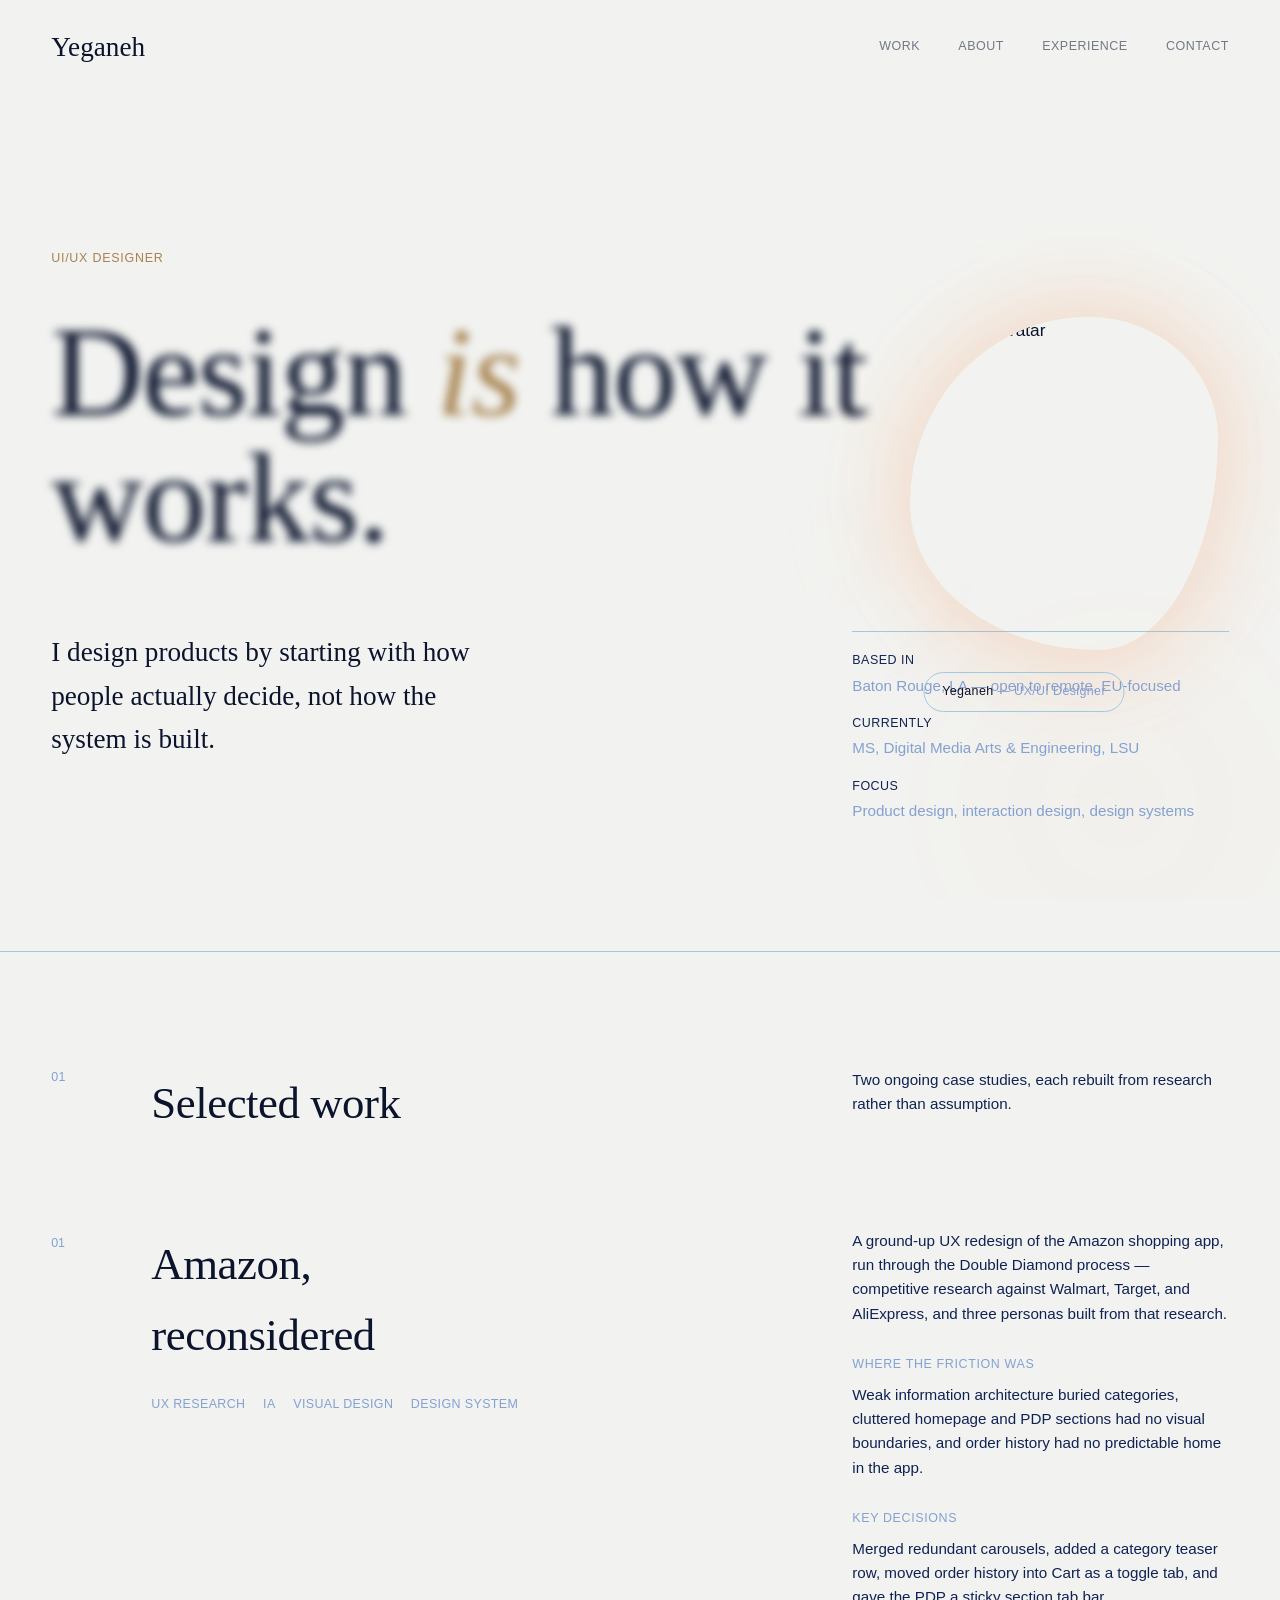
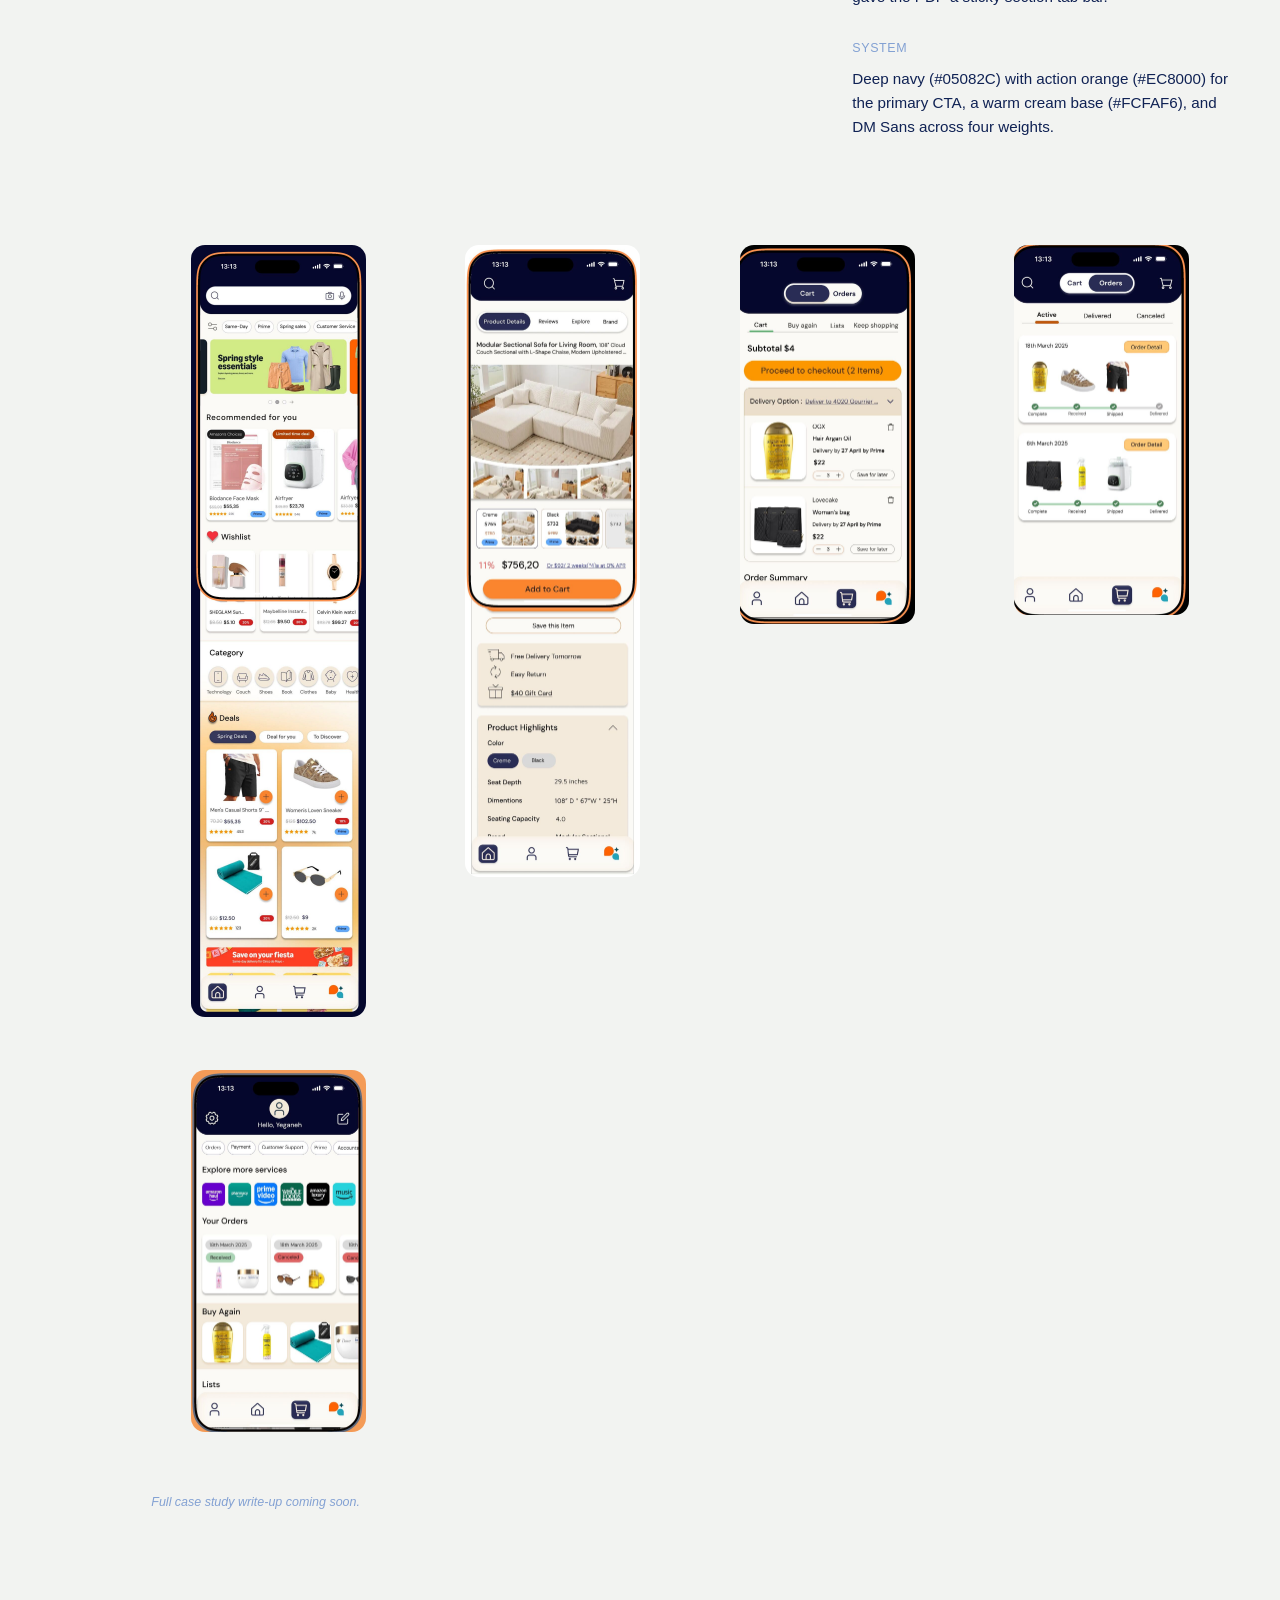
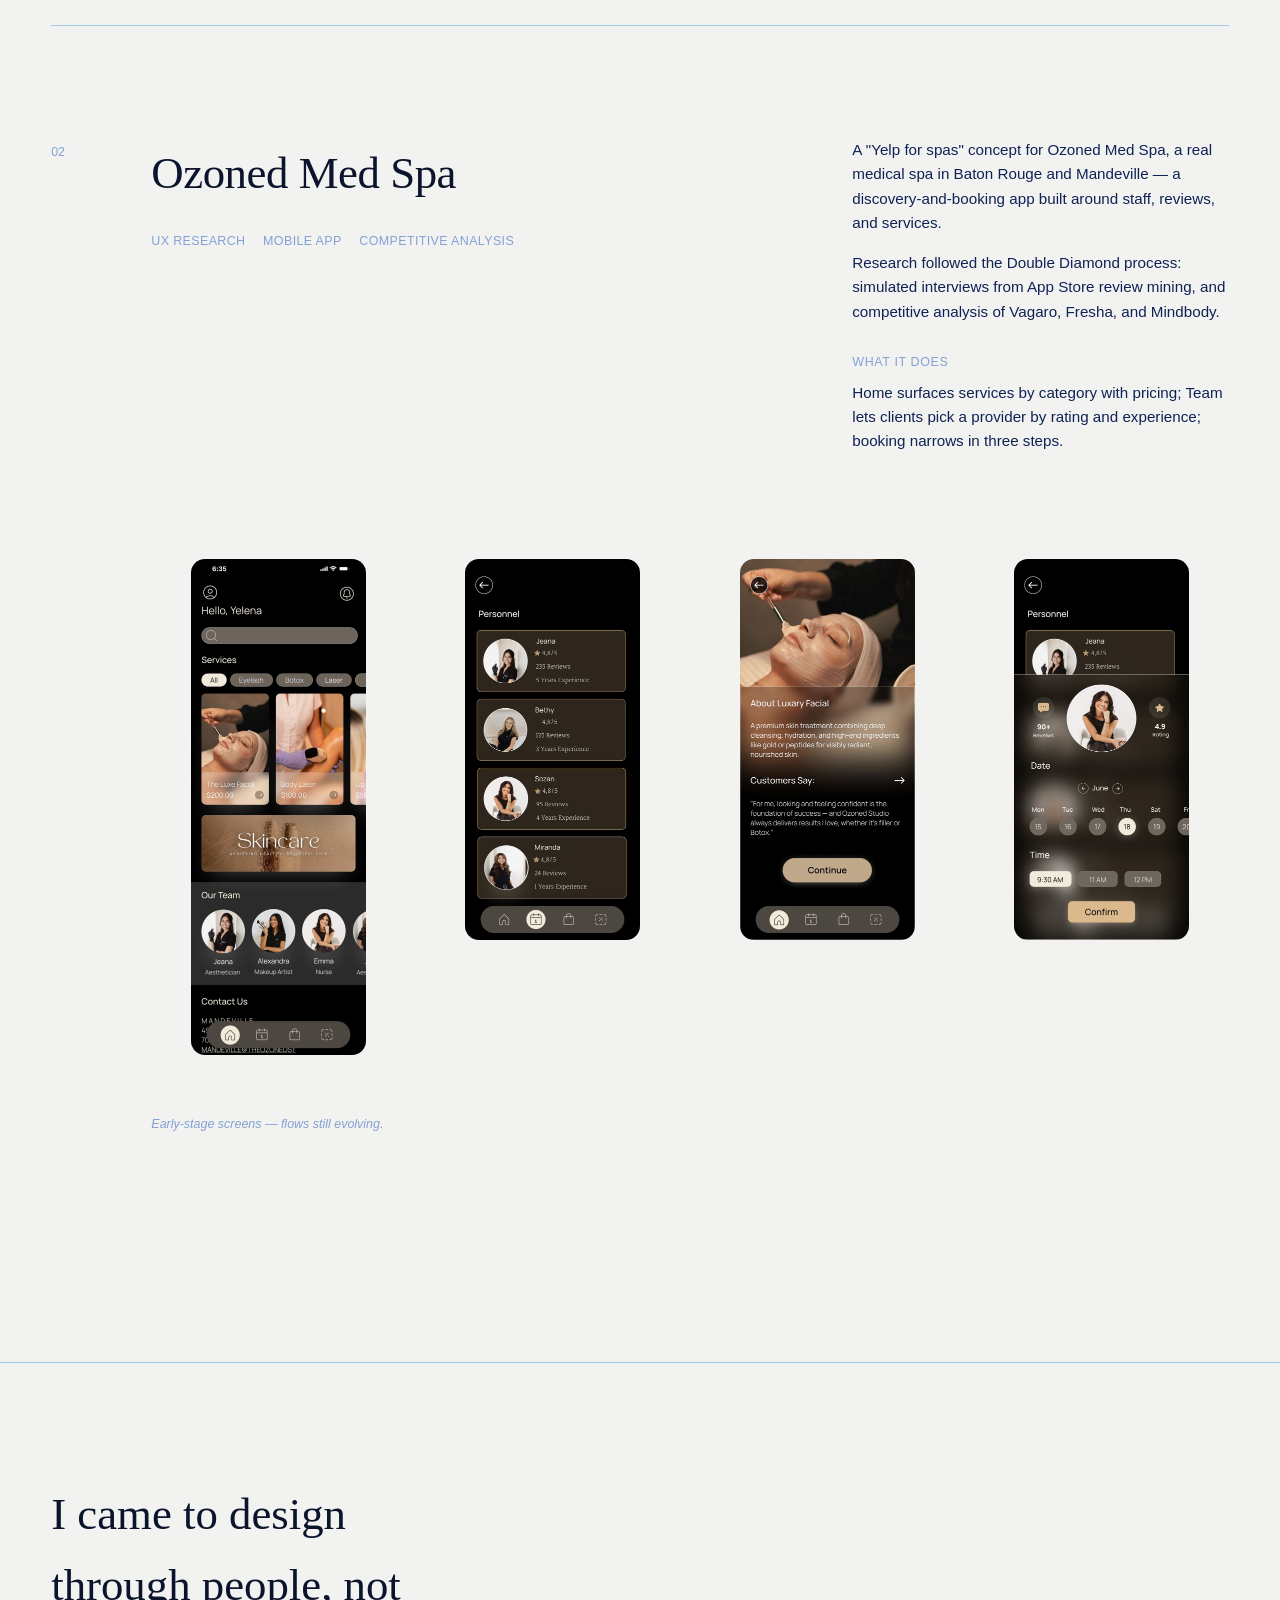
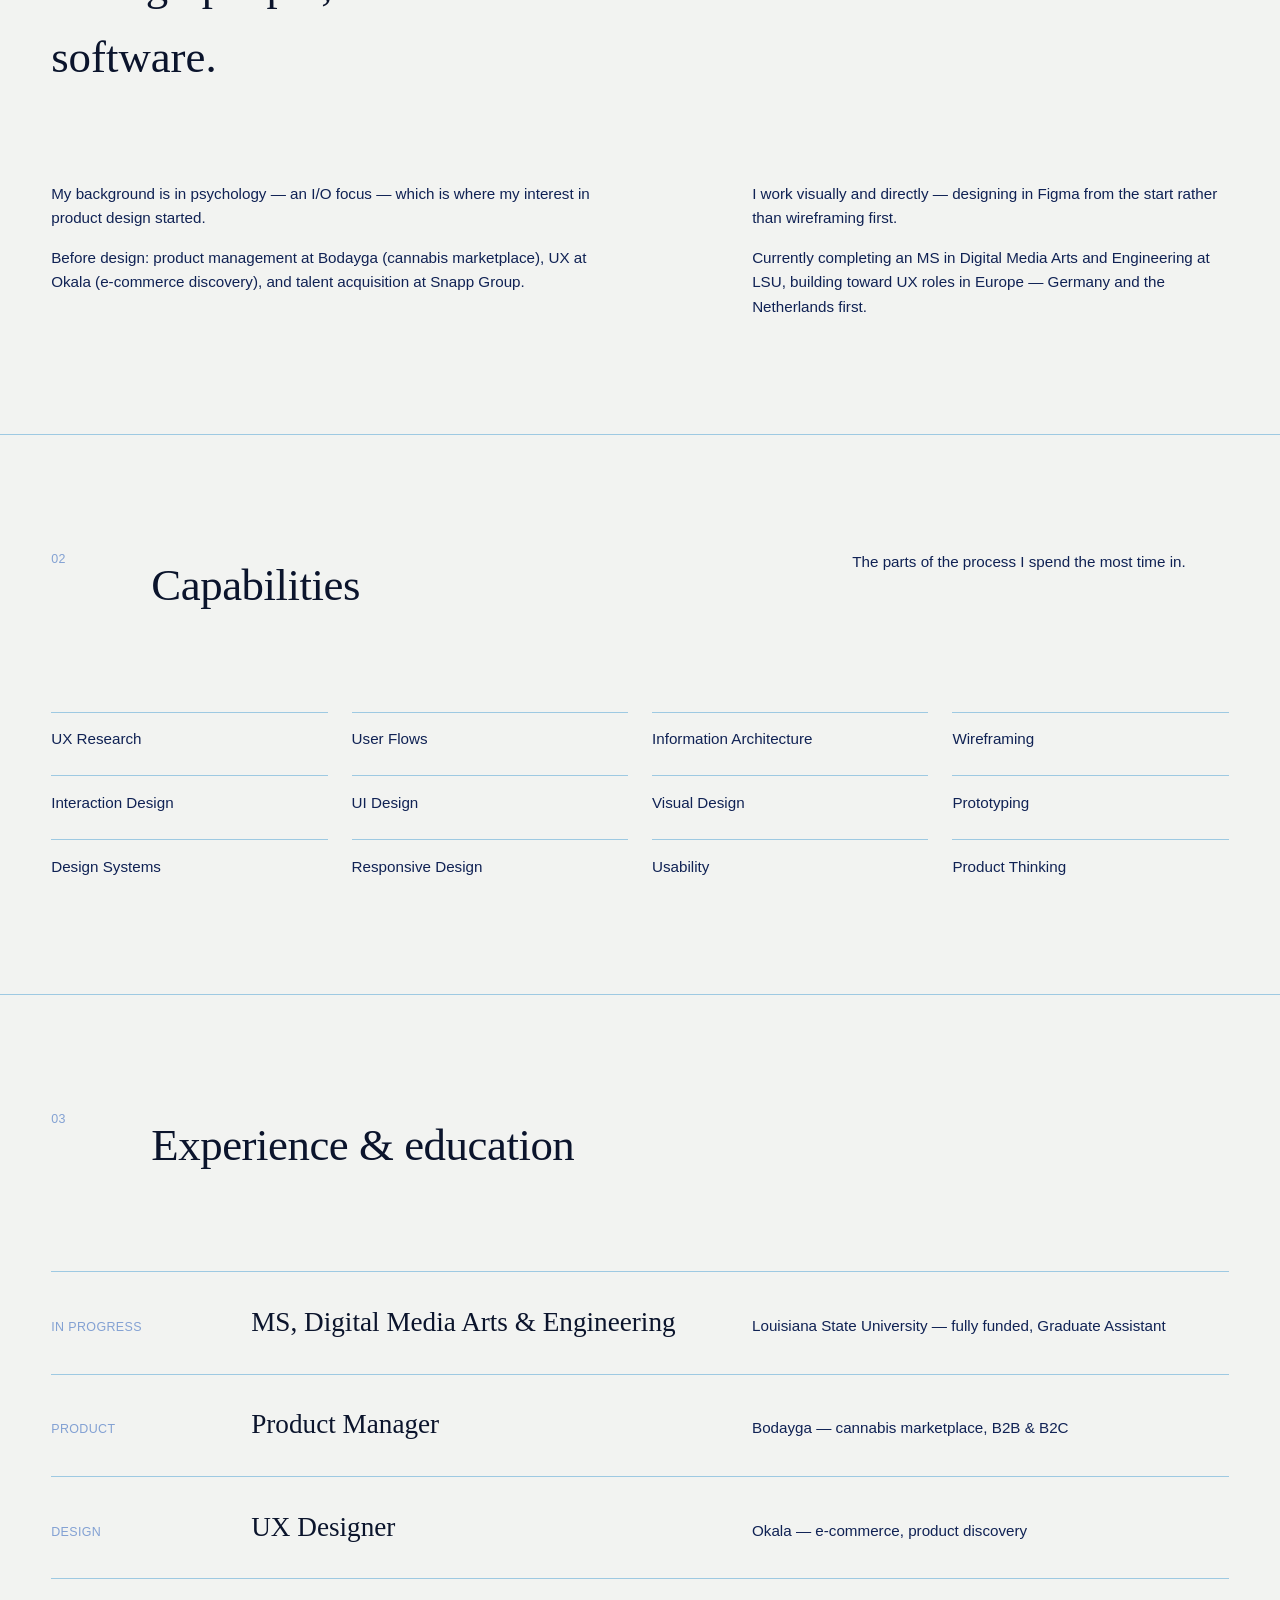
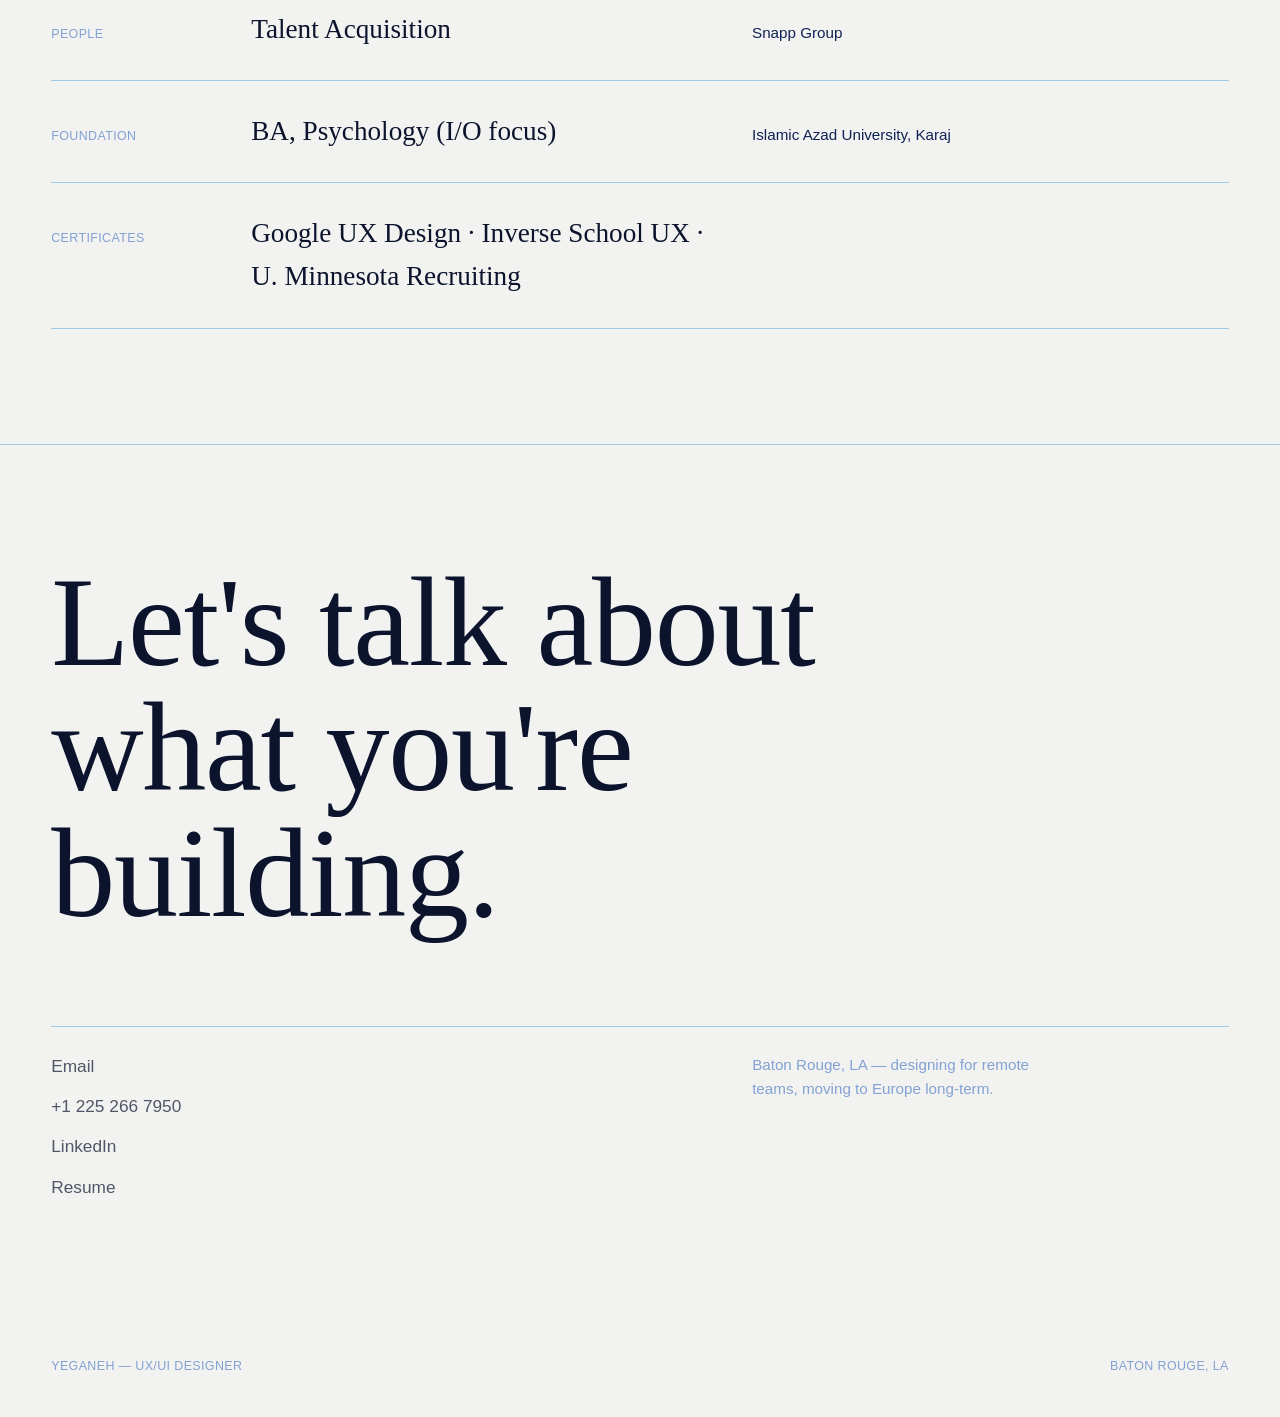
==== pages/index.html @ 40c5facf "pages" ====
<!DOCTYPE html>
<html lang="en">
<head>
<meta charset="UTF-8">
<meta name="viewport" content="width=device-width, initial-scale=1.0">
<title>Portfolio</title>
<style>
  :root{
    --bg:#F2F3F1;
    --bg-deep:#eeeeee;
    
    --fg:#0b142c;
    --fg-secondary: #102254;
    --fg-tertiary: #83A1D3;
    --line: #9EC9E2;
    --accent:#A78350;
    --ease: cubic-bezier(0.22, 1, 0.36, 1);

    --font-display: 'Iowan Old Style', 'Georgia', 'Times New Roman', serif;
    --font-body: -apple-system, 'Inter', 'Helvetica Neue', Arial, sans-serif;

    --text-micro: clamp(0.72rem, 0.7rem + 0.1vw, 0.78rem);
    --text-sm: clamp(0.88rem, 0.85rem + 0.15vw, 0.95rem);
    --text-base: clamp(1rem, 0.96rem + 0.2vw, 1.08rem);
    --text-lg: clamp(1.3rem, 1.15rem + 0.7vw, 1.7rem);
    --text-xl: clamp(1.9rem, 1.5rem + 1.8vw, 2.8rem);
    --text-display: clamp(3.2rem, 1.6rem + 8vw, 8.4rem);

    --margin: clamp(1.25rem, 4vw, 5rem);
    --content-max: 1440px;
  }

  *{ box-sizing:border-box; }
  html{ scroll-behavior:smooth; }
  body{
    margin:0;
    background:var(--bg);
    color:var(--fg);
    font-family:var(--font-body);
    font-size:var(--text-base);
    line-height:1.6;
    -webkit-font-smoothing:antialiased;
    overflow-x:hidden;
    position:relative;
  }

  ::selection{ background:var(--accent); color:var(--bg); }
  a{ color:inherit; }
  img{ max-width:100%; display:block; }

  .wrap{
    max-width:var(--content-max);
    margin:0 auto;
    padding-left:var(--margin);
    padding-right:var(--margin);
  }

  h1,h2,h3{
    font-family:var(--font-display);
    font-weight:400;
    margin:0;
    letter-spacing:-0.01em;
  }
  p{ margin:0; }

  /* ---------- atmosphere ---------- */
  .atmosphere{
    position:fixed;
    inset:0;
    z-index:0;
    pointer-events:none;
    overflow:hidden;
  }
  .atmosphere span{
    position:absolute;
    border-radius:50%;
    background:radial-gradient(circle, rgba(255,231,208,0.5) 0%, rgba(255,231,208,0) 70%);
  }
  .atmosphere span:nth-child(1){
    width:60vw; height:60vw; top:-20vw; left:-10vw;
    filter:blur(100px); opacity:0.05;
  }
  .atmosphere span:nth-child(2){
    width:45vw; height:45vw; bottom:-15vw; right:-10vw;
    filter:blur(90px); opacity:0.05;
    background:radial-gradient(circle, rgba(252,110,32,0.6) 0%, rgba(252,110,32,0) 70%);
  }
  .atmosphere span:nth-child(3){
    width:30vw; height:30vw; top:40vh; left:50vw;
    filter:blur(80px); opacity:0.03;
  }

  main, header, footer{ position:relative; z-index:1; }

  /* ---------- reveal ---------- */
  .r{
    opacity:0;
    transform:translateY(20px);
    filter:blur(3px);
    transition: opacity 900ms var(--ease), transform 900ms var(--ease), filter 700ms var(--ease);
  }
  .r.in{ opacity:1; transform:translateY(0); filter:blur(0); }

  /* hero: staggered cinematic load-in, distinct from the generic scroll reveal */
  .hero-kicker.r{ transform:translateY(10px); transition-delay: 80ms; }
  .hero h1.r{ transform:translateY(26px); filter:blur(5px); transition-delay: 220ms; transition-duration: 1100ms; }
  .hero-photo-wrap.r{
    transform: translate(22vw, -16vh) scale(0.82);
    filter:blur(6px);
    transition-delay: 300ms;
    transition-duration: 1300ms;
  }
  .hero-photo-wrap.r.in{ transform:translate(0,0) scale(1); filter:blur(0); }
  .hero-lede.r{ transition-delay: 520ms; }
  .hero-meta.r{ transition-delay: 680ms; }

  @media (prefers-reduced-motion: reduce){
    html{ scroll-behavior:auto; }
    .r{ opacity:1; transform:none; filter:none; transition:none; }
  }

  /* ---------- header ---------- */
  header{
    padding-top:1.6rem;
    padding-bottom:1.6rem;
  }
  .nav{
    display:flex;
    align-items:center;
    justify-content:space-between;
  }
  .nav-name{
    font-family:var(--font-display);
    font-size:var(--text-lg);
    color:var(--fg);
    text-decoration:none;
  }
  .nav-links{
    display:flex;
    gap:2.4rem;
    list-style:none;
    margin:0; padding:0;
    font-size:var(--text-micro);
    letter-spacing:0.04em;
    text-transform:uppercase;
  }
  .nav-links a{
    text-decoration:none;
    opacity:0.55;
    transition:opacity 300ms ease;
  }
  .nav-links a:hover, .nav-links a:focus-visible{ opacity:1; color:var(--accent); }
  .nav-links a:focus-visible{ outline:1px solid var(--fg); outline-offset:4px; }

  /* ---------- hero ---------- */
  .hero{
    padding-top: clamp(4rem, 12vw, 9rem);
    padding-bottom: clamp(4rem, 10vw, 8rem);
  }
  .hero-kicker{
    font-size:var(--text-micro);
    letter-spacing:0.06em;
    text-transform:uppercase;
    color:var(--accent);
    margin-bottom:1.6rem;
  }
  .hero-visual{
    position:relative;
  }
  .hero h1{
    font-size:var(--text-display);
    line-height:0.98;
    max-width:15ch;
    color:var(--fg);
    font-weight:400;
  }
  .hero h1 em{
    font-style:italic;
    font-weight:400;
    color:var(--accent);
  }
  .hero-photo-wrap{
    position:absolute;
    top:6%;
    right:clamp(0px, 4vw, 4rem);
    width:clamp(180px, 24vw, 360px);
    aspect-ratio: 0.92 / 1;
    z-index:2;
  }
  .hero-photo{
    width:100%; height:100%;
    border-radius: 58% 42% 39% 61% / 56% 36% 64% 44%;
    overflow:hidden;
    box-shadow:
      0 0 90px 8px rgba(252,110,32,0.22),
      0 0 160px 50px rgba(255,231,208,0.06);
    animation: float 7s ease-in-out infinite;
  }
  .hero-photo img{
    width:100%; height:100%;
    object-fit:cover;
    display:block;
  }
  .hero-tag{
    position:absolute;
    left:50%;
    bottom:-12%;
    transform:translateX(-50%);
    z-index:3;
    background:var(--panel);
    border:1px solid var(--line);
    color:var(--fg);
    font-size:var(--text-micro);
    letter-spacing:0.03em;
    white-space:nowrap;
    padding:0.55rem 1.1rem;
    border-radius:999px;
  }
  .hero-tag span{ color:var(--fg-tertiary); }

  @keyframes float{
    0%, 100%{ transform:translateY(0); }
    50%{ transform:translateY(-14px); }
  }
  @media (prefers-reduced-motion: reduce){
    .hero-photo{ animation:none; }
  }
  .hero-cols{
    margin-top:clamp(3rem, 8vw, 6rem);
    display:grid;
    grid-template-columns: repeat(12, 1fr);
    gap:1.5rem;
  }
  .hero-lede{
    grid-column: 1 / 7;
    font-size:var(--text-lg);
    font-family:var(--font-display);
    color:var(--fg);
    max-width:32ch;
  }
  .hero-meta{
    grid-column: 9 / 13;
    display:flex;
    flex-direction:column;
    gap:1rem;
    font-size:var(--text-sm);
    color:var(--fg-tertiary);
    border-top:1px solid var(--line);
    padding-top:1.2rem;
  }
  .hero-meta strong{ color:var(--fg-secondary); font-weight:400; display:block; font-size:var(--text-micro); letter-spacing:0.04em; text-transform:uppercase; margin-bottom:0.15rem; }

  /* ---------- section shell ---------- */
  section{
    padding-top:clamp(4rem, 9vw, 8rem);
    padding-bottom:clamp(4rem, 9vw, 8rem);
    border-top:1px solid var(--line);
  }
  .section-head{
    display:grid;
    grid-template-columns: repeat(12, 1fr);
    gap:1.5rem;
    margin-bottom:clamp(3rem, 7vw, 6rem);
  }
  .section-index{
    grid-column: 1 / 2;
    font-size:var(--text-micro);
    color:var(--fg-tertiary);
    letter-spacing:0.04em;
  }
  .section-head h2{
    grid-column: 2 / 8;
    font-size:var(--text-xl);
    color:var(--fg);
  }
  .section-copy{
    grid-column: 9 / 13;
    font-size:var(--text-sm);
    color:var(--fg-secondary);
  }

  /* ---------- work ---------- */
  .project{
    display:grid;
    grid-template-columns:repeat(12, 1fr);
    gap:1.5rem;
    padding-bottom:clamp(4rem, 9vw, 7rem);
  }
  .project + .project{
    border-top:1px solid var(--line);
    padding-top:clamp(4rem, 9vw, 7rem);
  }

  .project-index{
    grid-column: 1 / 2;
    font-size:var(--text-micro);
    color:var(--fg-tertiary);
    padding-top:0.3rem;
  }
  .project-head{
    grid-column: 2 / 8;
  }
  .project-title{
    font-size:var(--text-xl);
    color:var(--fg);
    max-width:14ch;
  }
  .project-tags{
    display:flex;
    flex-wrap:wrap;
    gap:0.5rem 1.1rem;
    margin-top:1.4rem;
    font-size:var(--text-micro);
    letter-spacing:0.03em;
    text-transform:uppercase;
    color:var(--fg-tertiary);
  }

  .project-body{
    grid-column: 9 / 13;
    color:var(--fg-secondary);
    font-size:var(--text-sm);
  }
  .project-body p + p{ margin-top:1rem; }
  .project-body h4{
    font-family:var(--font-body);
    font-size:var(--text-micro);
    text-transform:uppercase;
    letter-spacing:0.05em;
    font-weight:500;
    color:var(--fg-tertiary);
    margin-top:1.8rem;
    margin-bottom:0.5rem;
  }

  .screens{
    grid-column: 2 / 13;
    display:grid;
    grid-template-columns:repeat(4, 1fr);
    align-items:start;
    gap:1.2rem;
    margin-top:clamp(2.5rem, 6vw, 4rem);
  }
  .screen{
    overflow:hidden;
    background:var(--panel);
    position:relative;
    border-radius: 14px;
  }
  .screen img{
    width:100%;
    height:auto;
    display:block;
    transform:scale(1);
    filter:blur(0);
    transition: transform 900ms var(--ease), filter 700ms ease;
  }
  .screen:hover img{ transform:scale(1.025); }

  .placeholder-note{
    grid-column: 2 / 13;
    font-size:var(--text-micro);
    color:var(--fg-tertiary);
    margin-top:1.2rem;
    font-style:italic;
  }

  /* ---------- about ---------- */
  .about-grid{
    display:grid;
    grid-template-columns:repeat(12, 1fr);
    gap:1.5rem;
  }
  .about-lede{
    grid-column: 1 / 8;
    font-family:var(--font-display);
    font-size:var(--text-xl);
    color:var(--fg);
    max-width:18ch;
    margin-bottom:clamp(2.5rem, 6vw, 4rem);
  }
  .about-text{
    grid-column: 1 / 7;
    color:var(--fg-secondary);
    font-size:var(--text-sm);
  }
  .about-text.b{ grid-column: 8 / 13; }
  .about-text p + p{ margin-top:1rem; }

  /* ---------- skills ---------- */
  .skills-list{
    grid-column: 2 / 13;
    display:grid;
    grid-template-columns:repeat(4, 1fr);
    gap:1.5rem 1.5rem;
    list-style:none;
    margin:0; padding:0;
  }
  .skills-list li{
    border-top:1px solid var(--line);
    padding-top:0.9rem;
    font-size:var(--text-sm);
    color:var(--fg-secondary);
  }

  /* ---------- experience ---------- */
  .timeline{
    grid-column: 2 / 13;
  }
  .entry{
    display:grid;
    grid-template-columns: 11rem 1fr 1fr;
    gap:1.5rem;
    padding:1.8rem 0;
    border-top:1px solid var(--line);
    align-items:baseline;
  }
  .timeline .entry:last-child{ border-bottom:1px solid var(--line); }
  .entry-period{
    font-size:var(--text-micro);
    color:var(--fg-tertiary);
    letter-spacing:0.03em;
    text-transform:uppercase;
  }
  .entry-role{
    font-size:var(--text-lg);
    font-family:var(--font-display);
    color:var(--fg);
  }
  .entry-org{
    font-size:var(--text-sm);
    color:var(--fg-secondary);
  }

  /* ---------- contact ---------- */
  .contact{ border-top:1px solid var(--line); }
  .contact h2{
    font-size:var(--text-display);
    line-height:0.98;
    max-width:14ch;
    color:var(--fg);
  }
  .contact-row{
    display:grid;
    grid-template-columns:repeat(12, 1fr);
    gap:1.5rem;
    margin-top:clamp(3rem, 7vw, 6rem);
    border-top:1px solid var(--line);
    padding-top:1.6rem;
  }
  .contact-links{
    grid-column: 1 / 5;
    display:flex;
    flex-direction:column;
    gap:0.8rem;
    list-style:none;
    margin:0; padding:0;
    font-size:var(--text-base);
  }
  .contact-links a{
    text-decoration:none;
    opacity:0.7;
    transition:opacity 300ms ease;
  }
  .contact-links a:hover{ opacity:1; color:var(--accent); }
  .contact-note{
    grid-column: 8 / 13;
    font-size:var(--text-sm);
    color:var(--fg-tertiary);
    max-width:34ch;
  }

  footer{ padding:2.5rem 0; }
  .footer-row{
    display:flex;
    justify-content:space-between;
    font-size:var(--text-micro);
    color:var(--fg-tertiary);
    letter-spacing:0.03em;
    text-transform:uppercase;
  }

  a:focus-visible, button:focus-visible{
    outline:1px solid var(--fg);
    outline-offset:3px;
  }

  /* ---------- responsive ---------- */
  @media (max-width: 900px){
    .hero h1{ max-width:12ch; }
    .hero-photo-wrap{
      position:static;
      margin:2.5rem auto 3rem;
      width:min(60vw, 280px);
    }
    .hero-lede{ grid-column:1/13; }
    .hero-meta{ grid-column:1/13; margin-top:2rem; }
    .section-head h2{ grid-column:1/13; }
    .section-copy{ grid-column:1/13; margin-top:1rem; }
    .project-head{ grid-column:1/13; }
    .project-body{ grid-column:1/13; margin-top:1.5rem; }
    .screens{ grid-column:1/13; grid-template-columns:repeat(2,1fr); }
    .placeholder-note{ grid-column:1/13; }
    .about-lede{ grid-column:1/13; }
    .about-text, .about-text.b{ grid-column:1/13; }
    .about-text.b{ margin-top:1.5rem; }
    .skills-list{ grid-column:1/13; grid-template-columns:repeat(2,1fr); }
    .timeline{ grid-column:1/13; }
    .entry{ grid-template-columns:1fr; gap:0.3rem; }
    .contact-links{ grid-column:1/13; }
    .contact-note{ grid-column:1/13; margin-top:1.5rem; }
    .nav-links{ gap:1.2rem; }
  }
  @media (max-width: 560px){
    .screens{ grid-template-columns:1fr 1fr; }
    .nav-links li:nth-child(3){ display:none; }
  }
</style>
</head>
<body>

<div class="atmosphere" aria-hidden="true"><span></span><span></span><span></span></div>

<header>
  <div class="wrap nav">
    <a href="#top" class="nav-name">Yeganeh</a>
    <ul class="nav-links">
      <li><a href="#work">Work</a></li>
      <li><a href="#about">About</a></li>
      <li><a href="#experience">Experience</a></li>
      <li><a href="#contact">Contact</a></li>
    </ul>
  </div>
</header>

<main id="top">

  <div class="wrap hero">
    <p class="hero-kicker r">UI/UX Designer</p>
    <div class="hero-visual">
      <h1 class="r">Design <em>is</em> how it<br>works.</h1>
      <div class="hero-photo-wrap r">
        <figure class="hero-photo">
         <img src="meee.png" alt="yeganeh avatar">
        </figure>
        <p class="hero-tag">Yeganeh <span>— UX/UI Designer</span></p>
      </div>
    </div>

    <div class="hero-cols">
      <p class="hero-lede r">I design products by starting with how people actually decide, not how the system is built.</p>
      <div class="hero-meta r">
        <p><strong>Based in</strong>Baton Rouge, LA — open to remote, EU-focused</p>
        <p><strong>Currently</strong>MS, Digital Media Arts &amp; Engineering, LSU</p>
        <p><strong>Focus</strong>Product design, interaction design, design systems</p>
      </div>
    </div>
  </div>

  <section id="work">
    <div class="wrap">
      <div class="section-head">
        <span class="section-index r">01</span>
        <h2 class="r">Selected work</h2>
        <p class="section-copy r">Two ongoing case studies, each rebuilt from research rather than assumption.</p>
      </div>

      <!-- PROJECT 1 -->
      <article class="project">
        <span class="project-index r">01</span>
        <div class="project-head r">
          <h3 class="project-title">Amazon, reconsidered</h3>
          <div class="project-tags">
            <span>UX research</span>
            <span>IA</span>
            <span>Visual design</span>
            <span>Design system</span>
          </div>
        </div>
        <div class="project-body r">
          <p>A ground-up UX redesign of the Amazon shopping app, run through the Double Diamond process — competitive research against Walmart, Target, and AliExpress, and three personas built from that research.</p>
          <h4>Where the friction was</h4>
          <p>Weak information architecture buried categories, cluttered homepage and PDP sections had no visual boundaries, and order history had no predictable home in the app.</p>
          <h4>Key decisions</h4>
          <p>Merged redundant carousels, added a category teaser row, moved order history into Cart as a toggle tab, and gave the PDP a sticky section tab bar.</p>
          <h4>System</h4>
          <p>Deep navy (#05082C) with action orange (#EC8000) for the primary CTA, a warm cream base (#FCFAF6), and DM Sans across four weights.</p>
        </div>

        <div class="screens r">
          <figure class="screen"><img loading="lazy" src="[data-uri]" alt="Amazon redesign homepage screen with category teaser row and deals section"></figure>
          <figure class="screen"><img loading="lazy" src="[data-uri]" alt="Amazon redesign product detail page with sticky tab bar and highlighted Add to Cart"></figure>
          <figure class="screen"><img loading="lazy" src="[data-uri]" alt="Amazon redesign cart screen with order history toggle tab"></figure>
          <figure class="screen"><img loading="lazy" src="[data-uri]" alt="Amazon redesign order tracking screen with delivery progress bars"></figure>
          <figure class="screen"><img loading="lazy" src="[data-uri]" alt="Amazon redesign profile screen with relocated services and order history"></figure>
        </div>
        <p class="placeholder-note r">Full case study write-up coming soon.</p>
      </article>

      <!-- PROJECT 2 -->
      <article class="project">
        <span class="project-index r">02</span>
        <div class="project-head r">
          <h3 class="project-title">Ozoned Med Spa</h3>
          <div class="project-tags">
            <span>UX research</span>
            <span>Mobile app</span>
            <span>Competitive analysis</span>
          </div>
        </div>
        <div class="project-body r">
          <p>A "Yelp for spas" concept for Ozoned Med Spa, a real medical spa in Baton Rouge and Mandeville — a discovery-and-booking app built around staff, reviews, and services.</p>
          <p>Research followed the Double Diamond process: simulated interviews from App Store review mining, and competitive analysis of Vagaro, Fresha, and Mindbody.</p>
          <h4>What it does</h4>
          <p>Home surfaces services by category with pricing; Team lets clients pick a provider by rating and experience; booking narrows in three steps.</p>
        </div>

        <div class="screens r">
          <figure class="screen"><img loading="lazy" src="[data-uri]" alt="Ozoned Med Spa app home screen showing services by category and the provider team"></figure>
          <figure class="screen"><img loading="lazy" src="[data-uri]" alt="Ozoned Med Spa app personnel list, showing providers with rating and years of experience"></figure>
          <figure class="screen"><img loading="lazy" src="[data-uri]" alt="Ozoned Med Spa app service detail screen describing a luxury facial treatment"></figure>
          <figure class="screen"><img loading="lazy" src="[data-uri]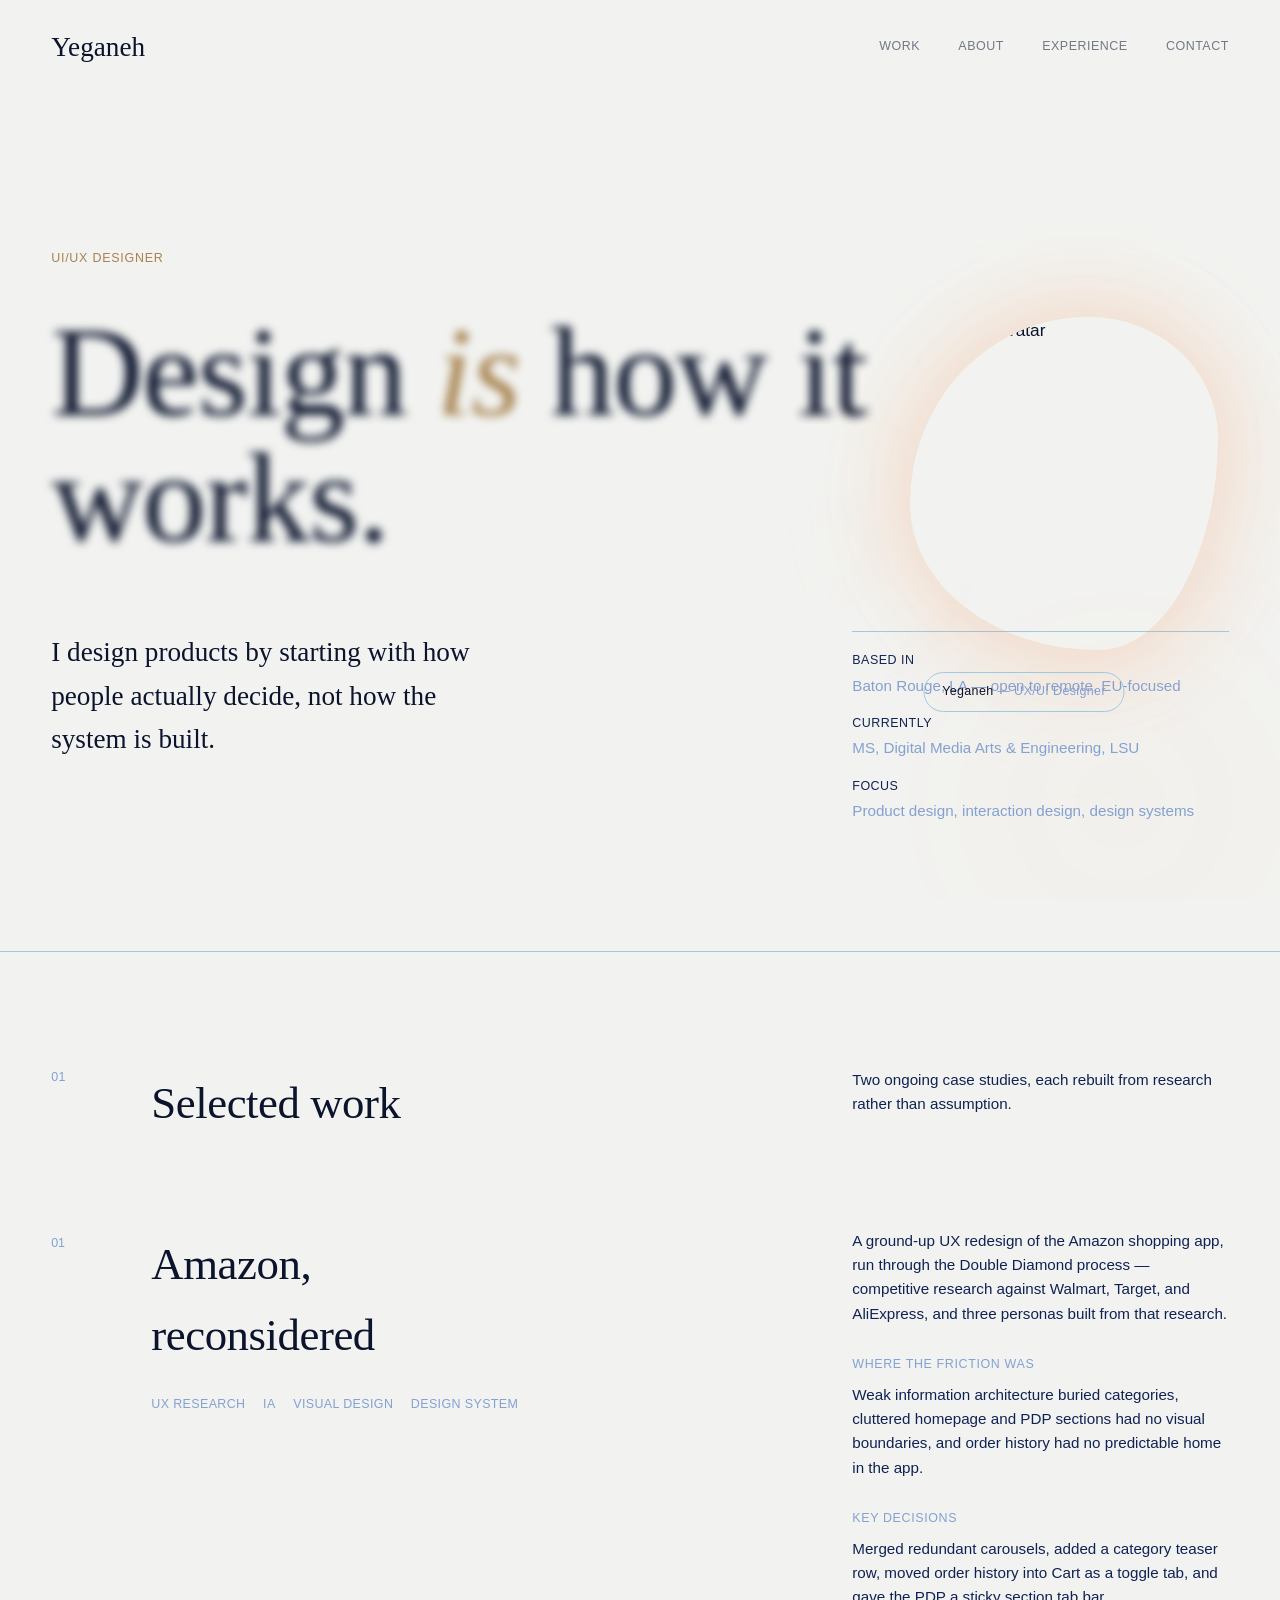
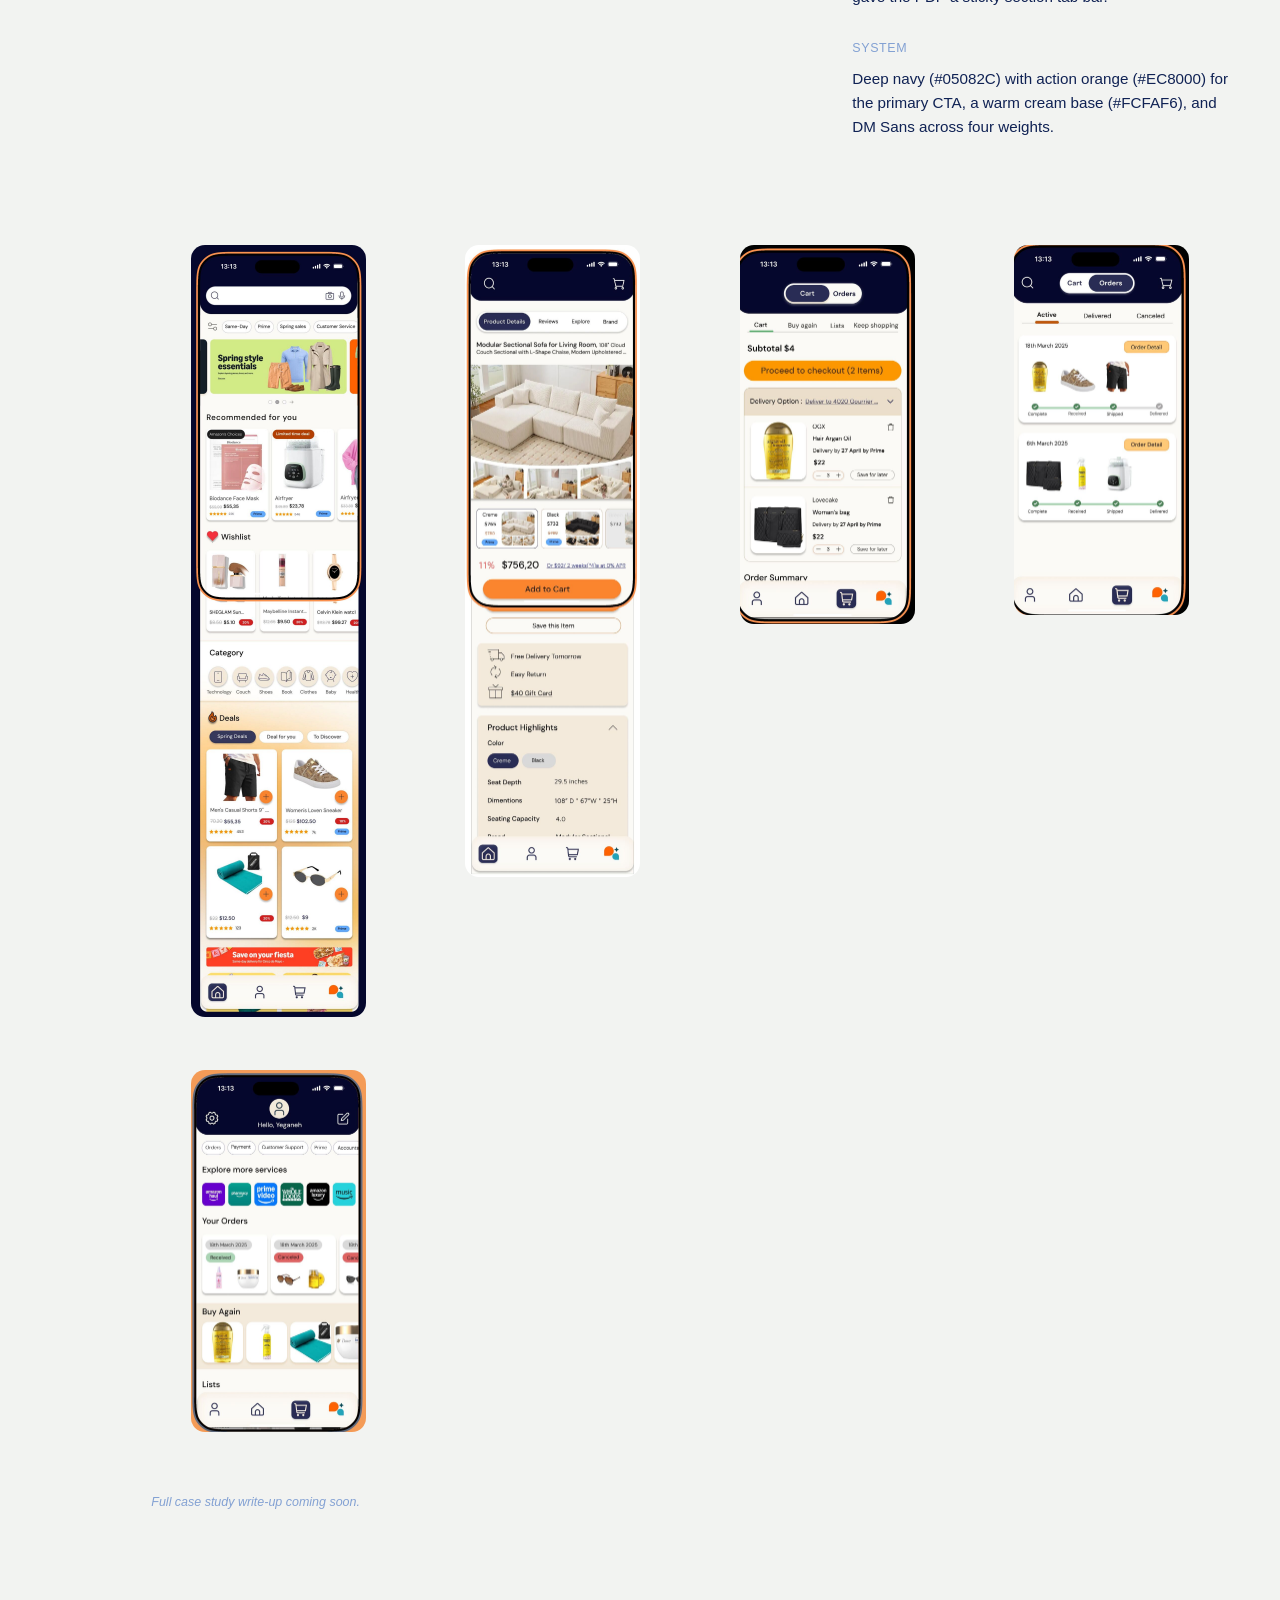
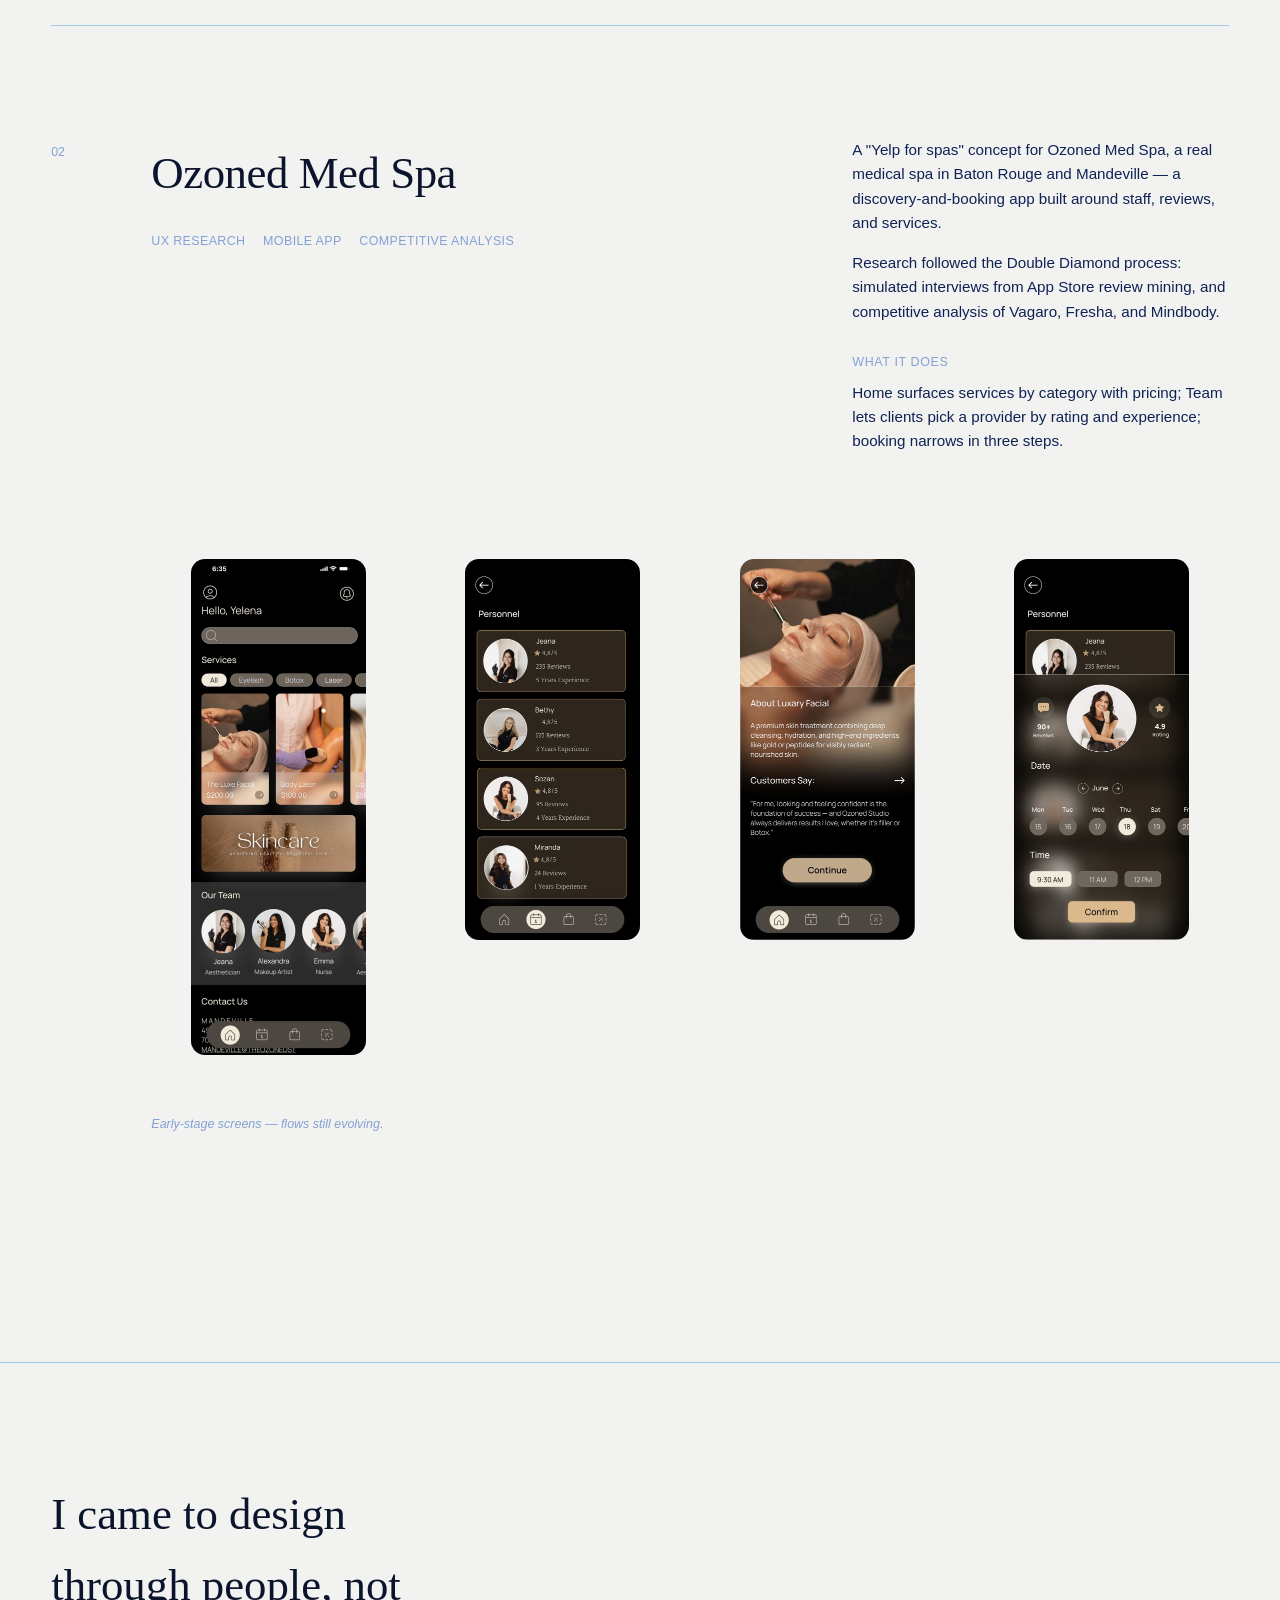
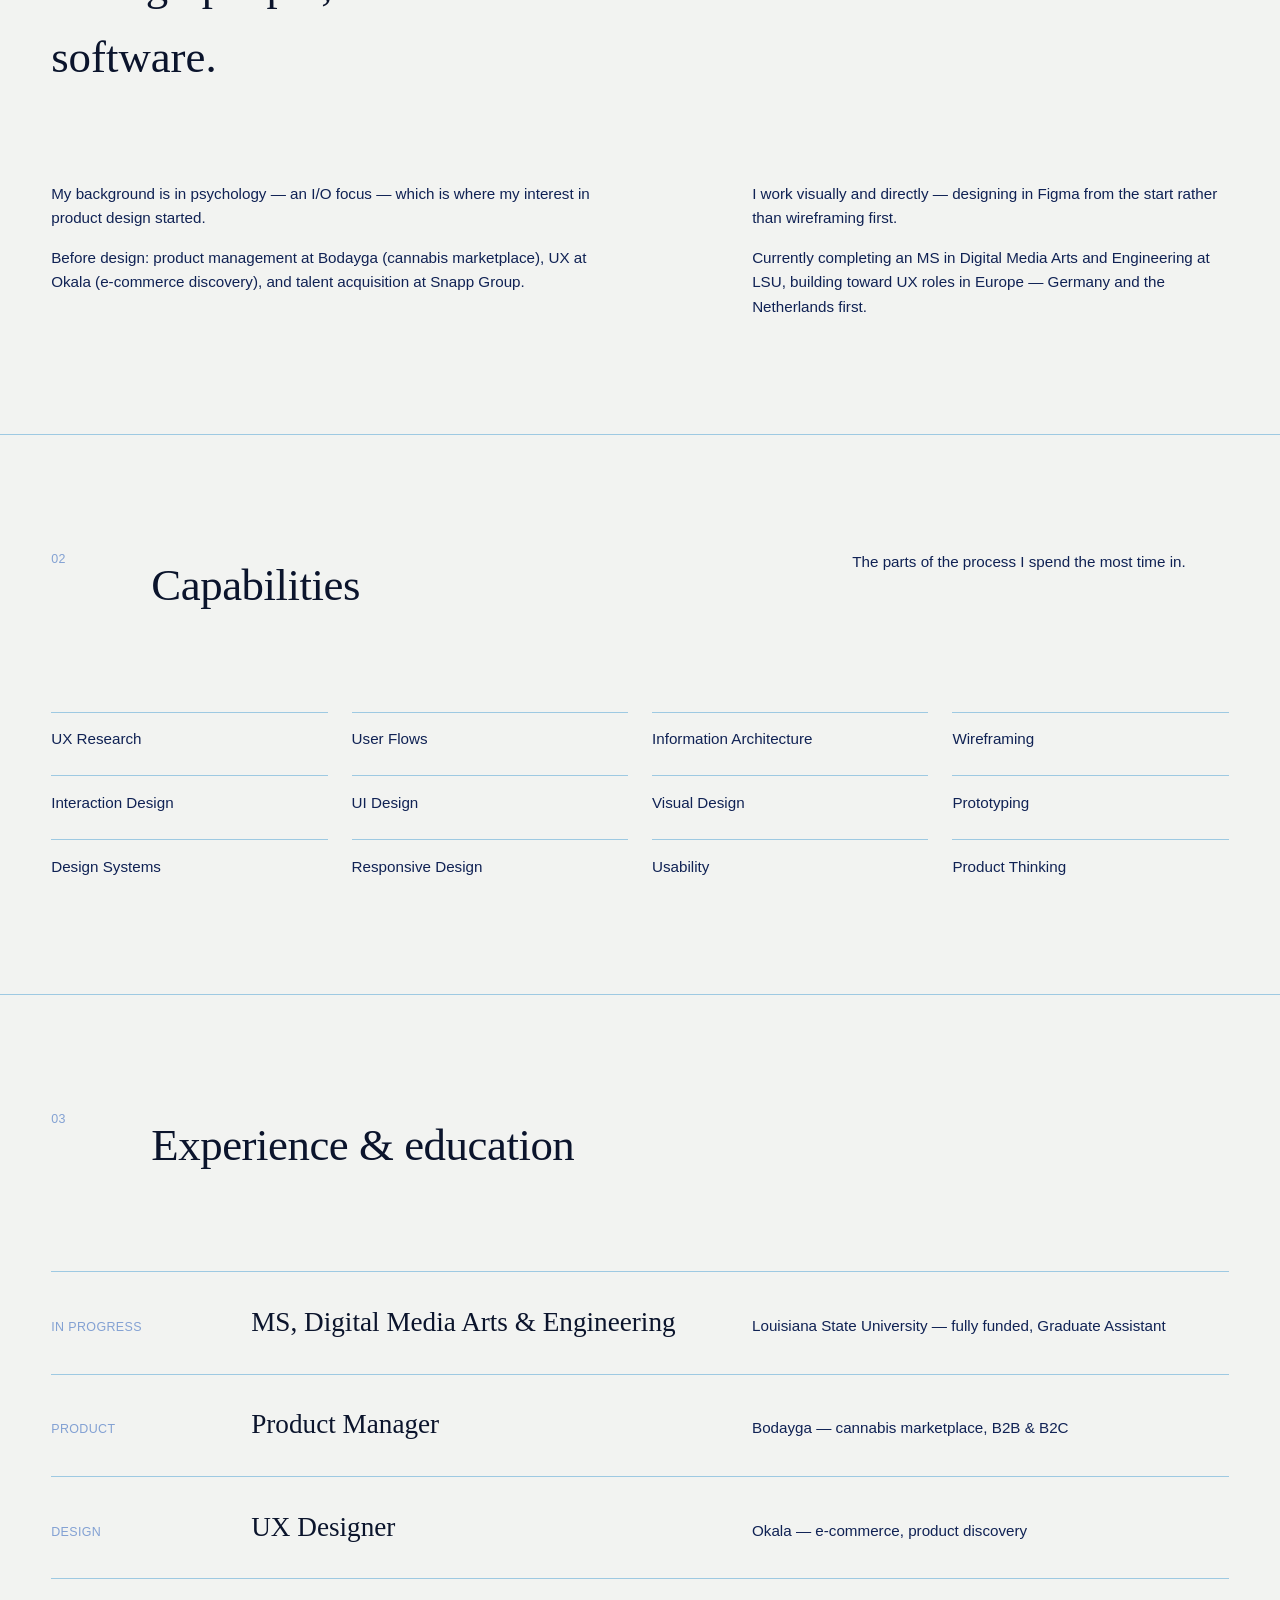
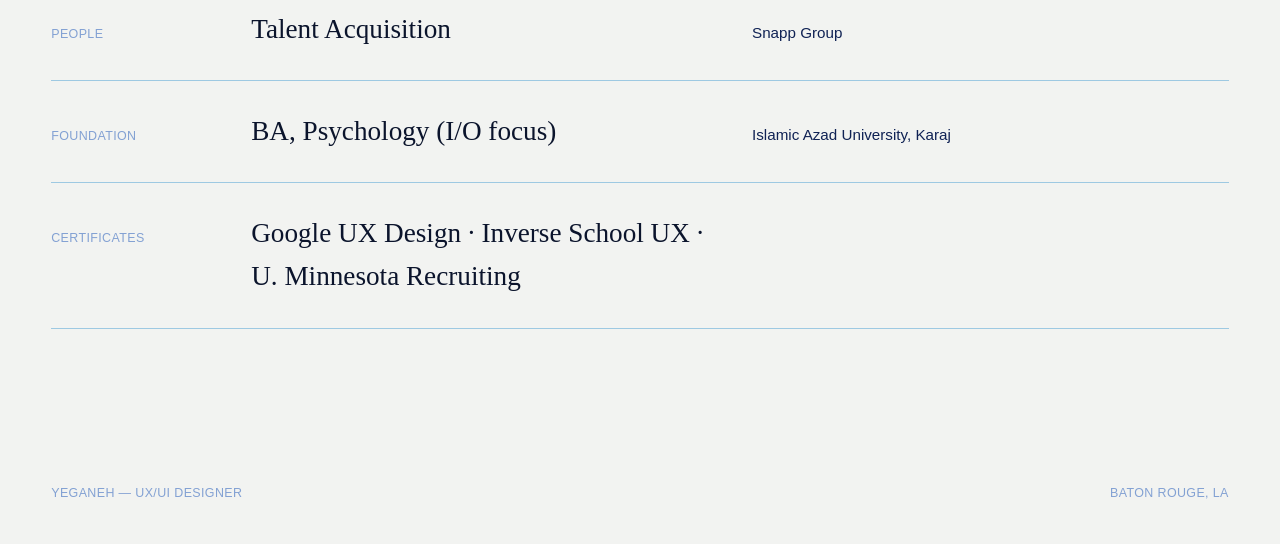
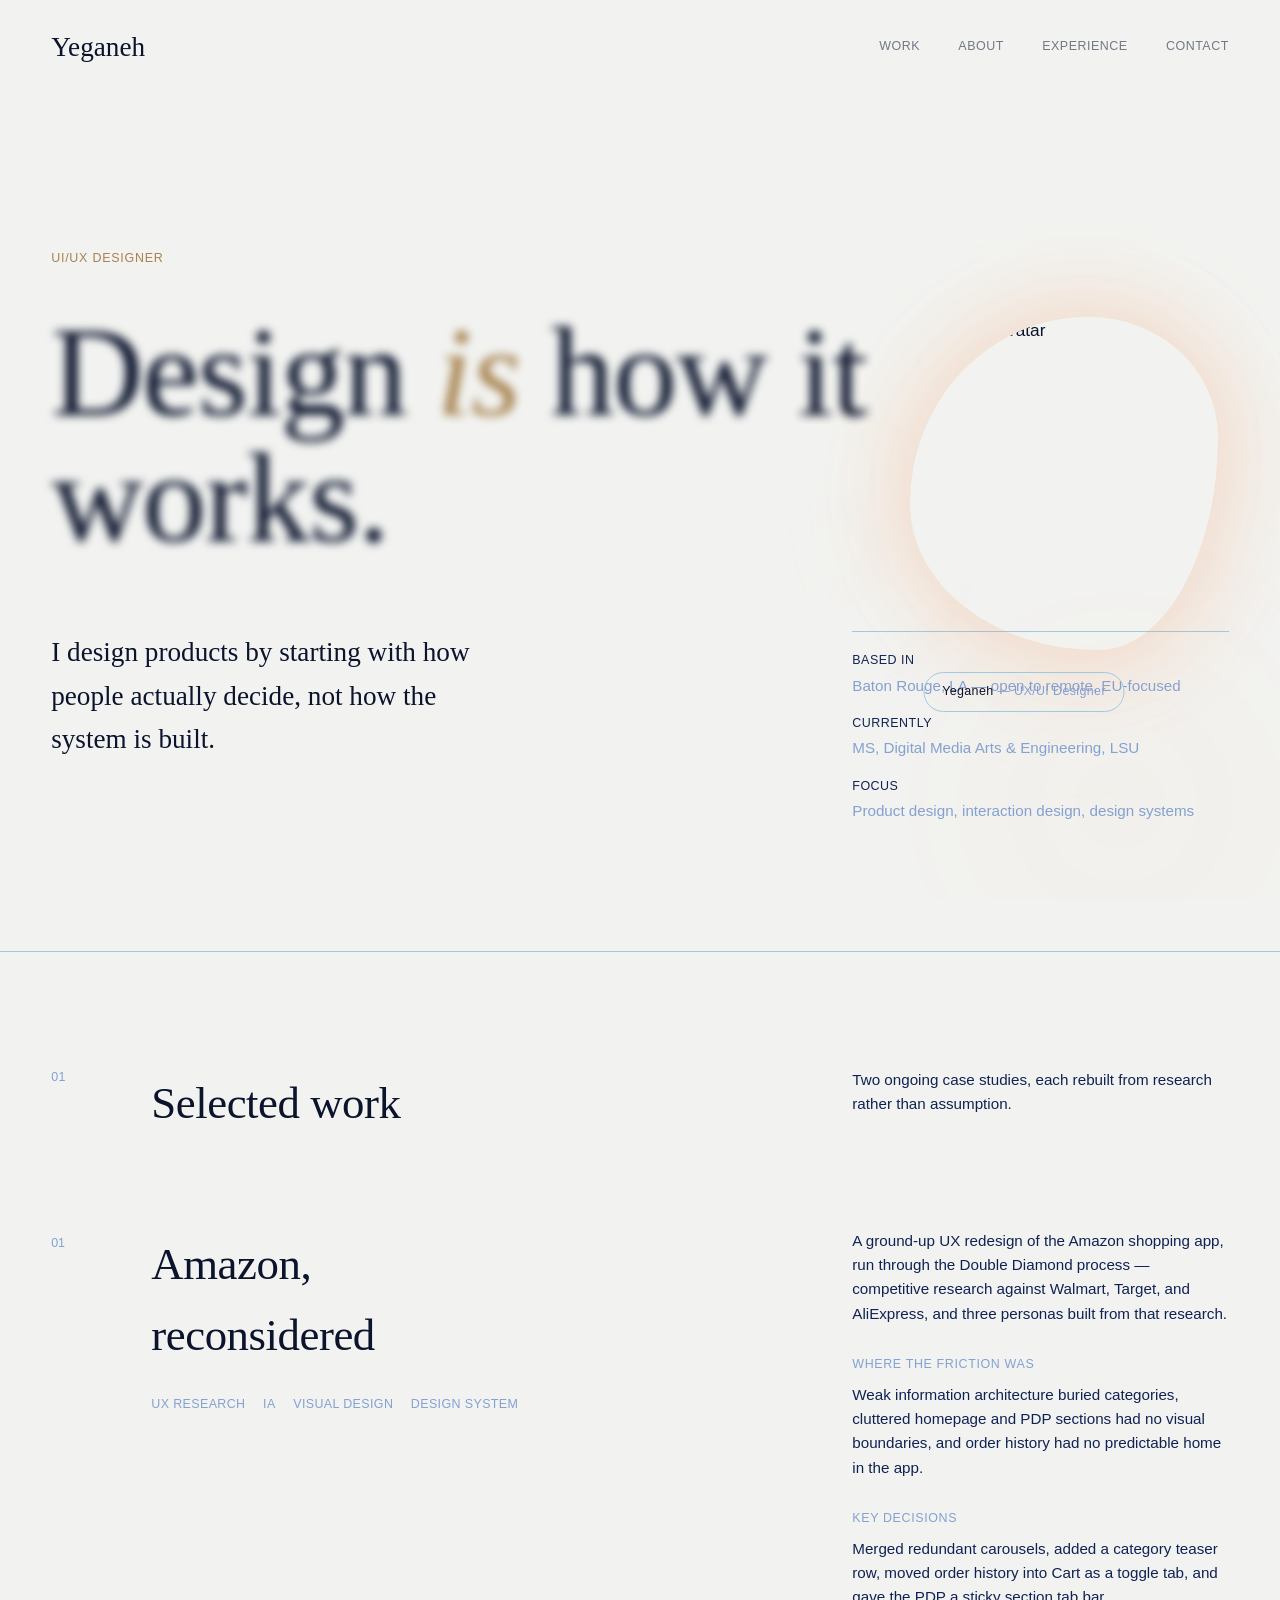
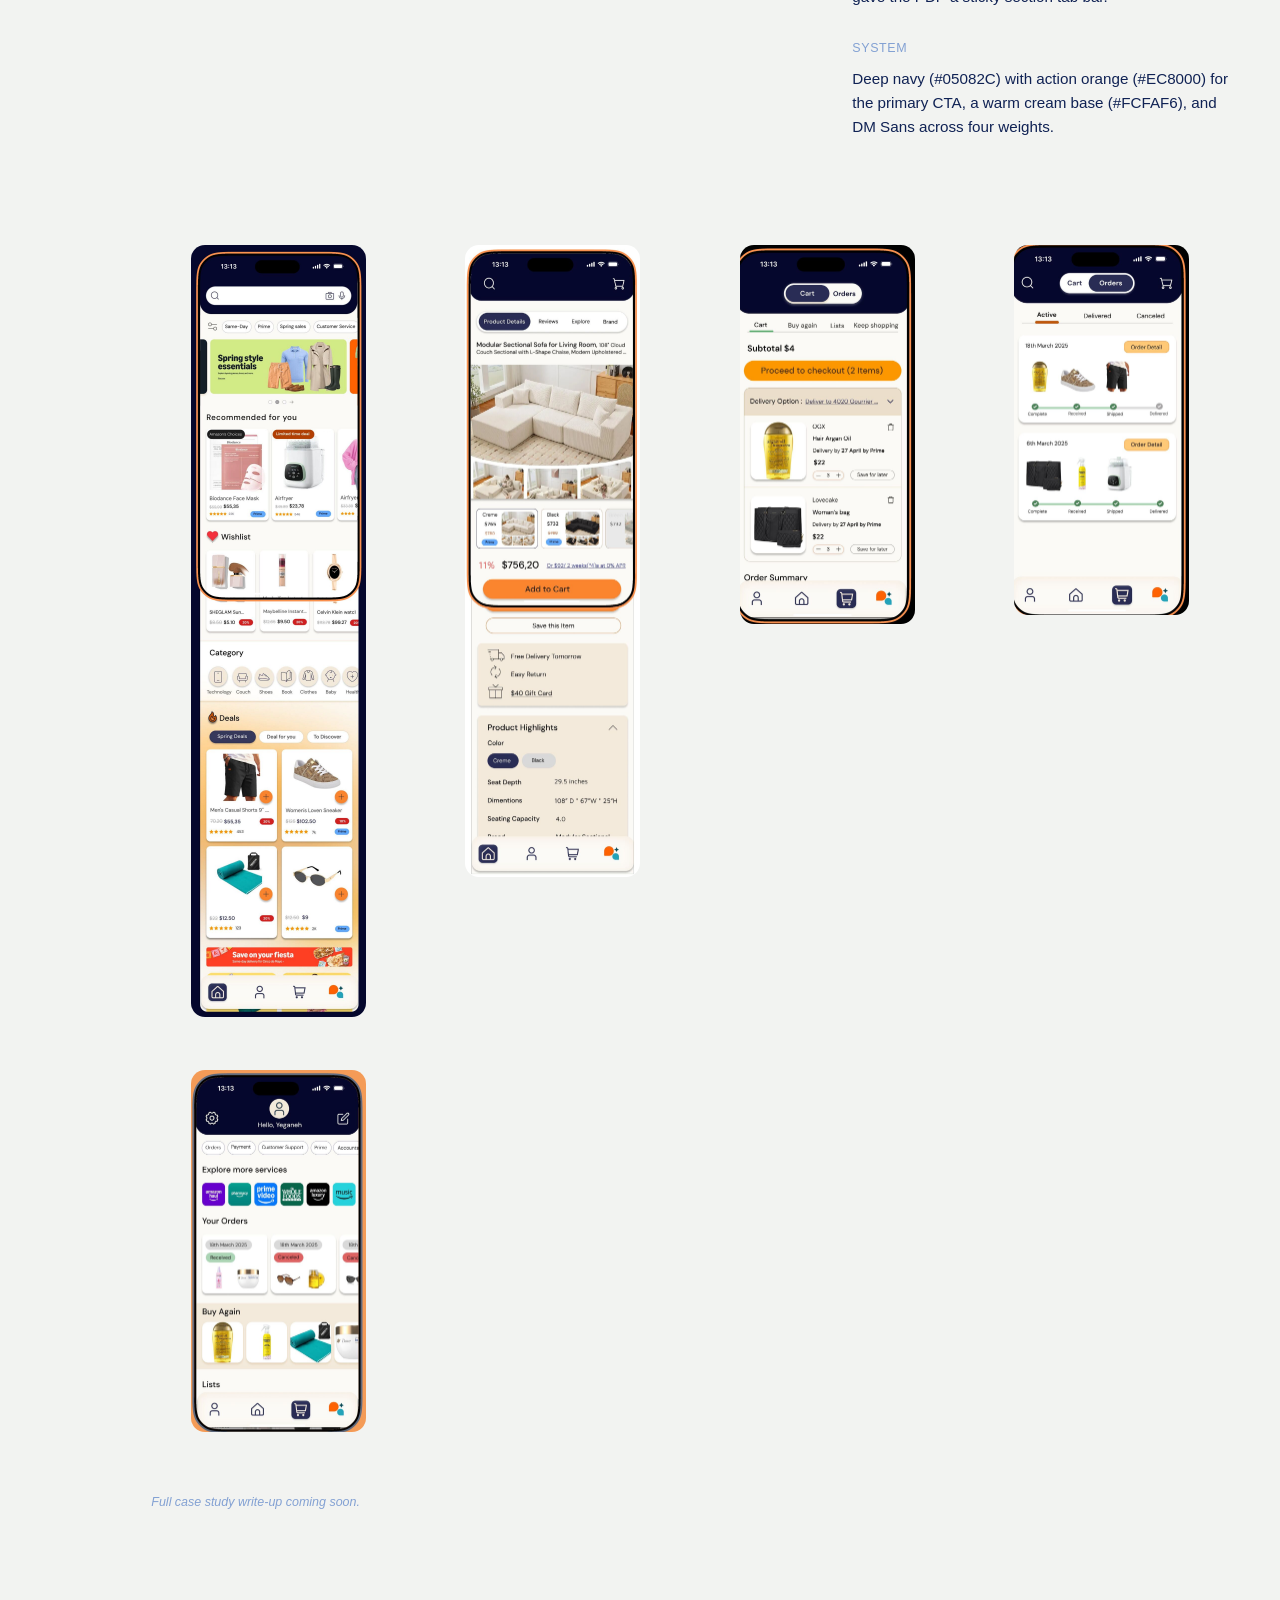
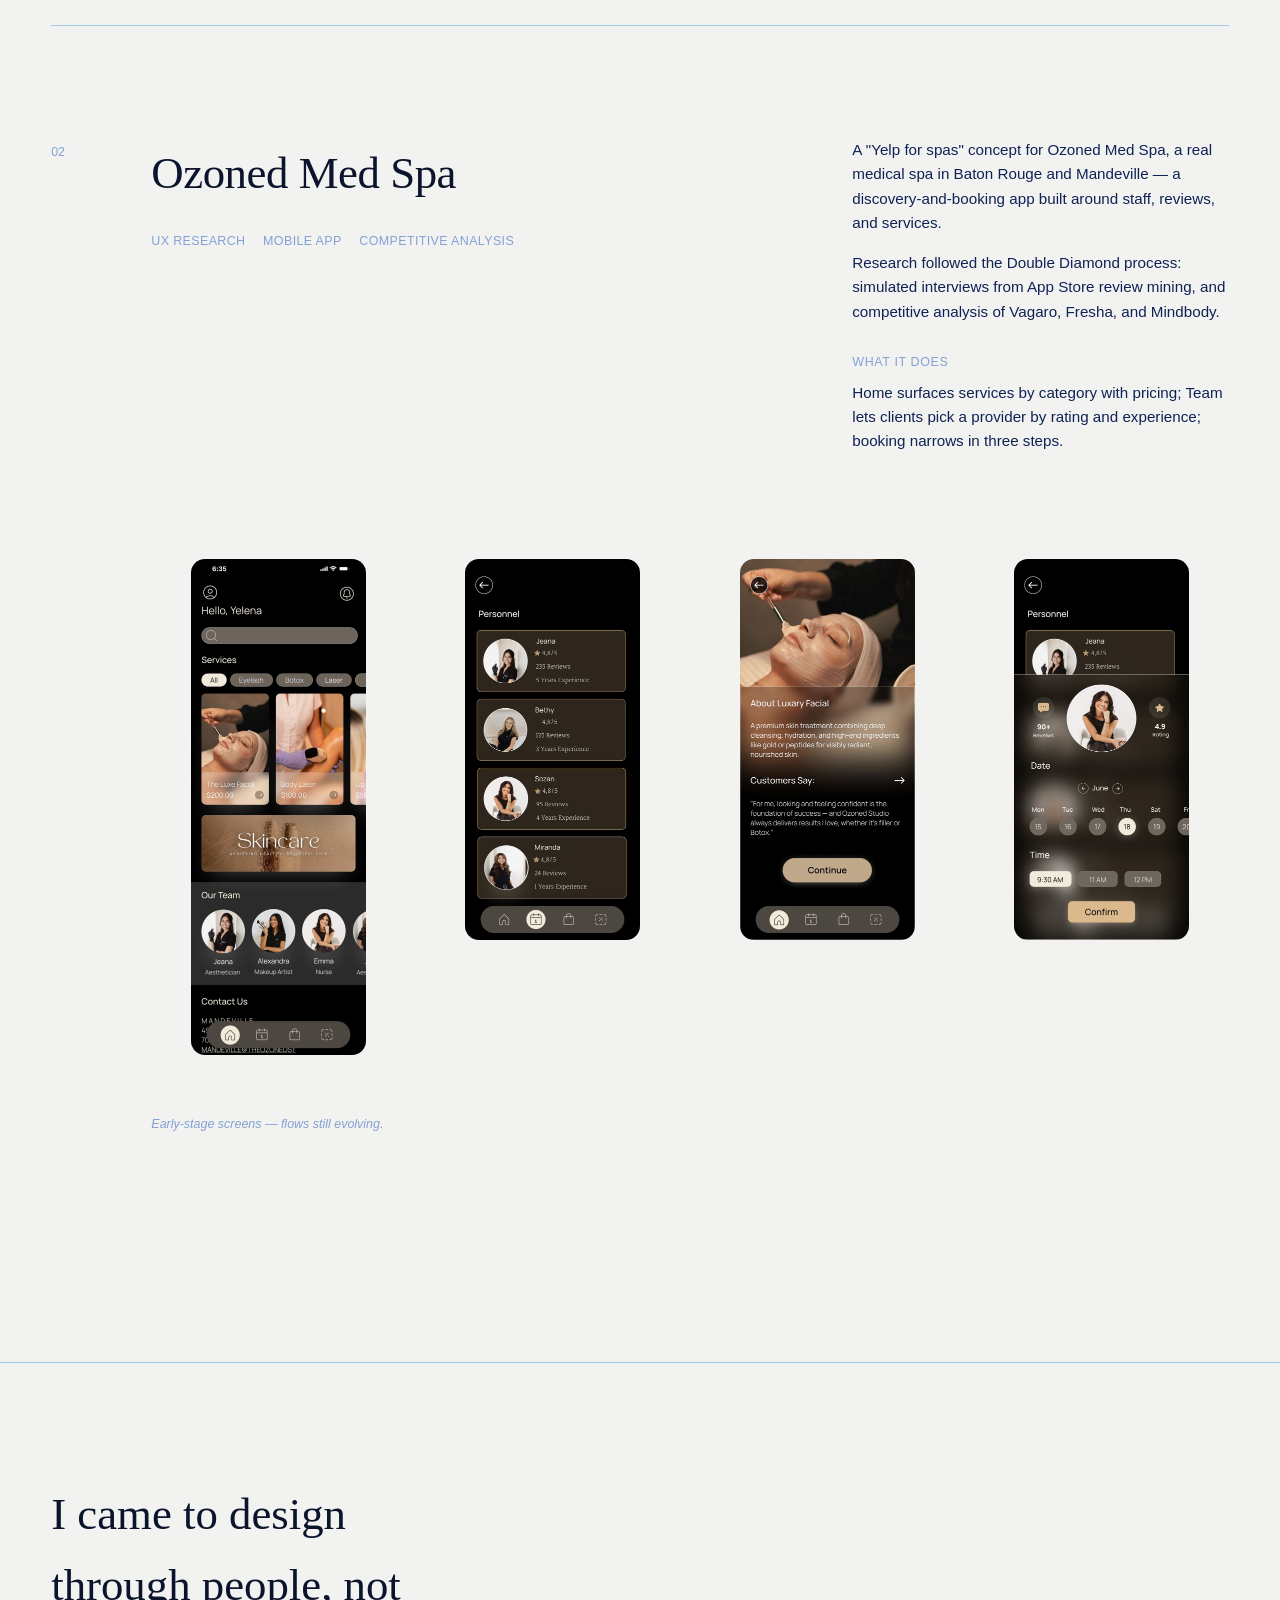
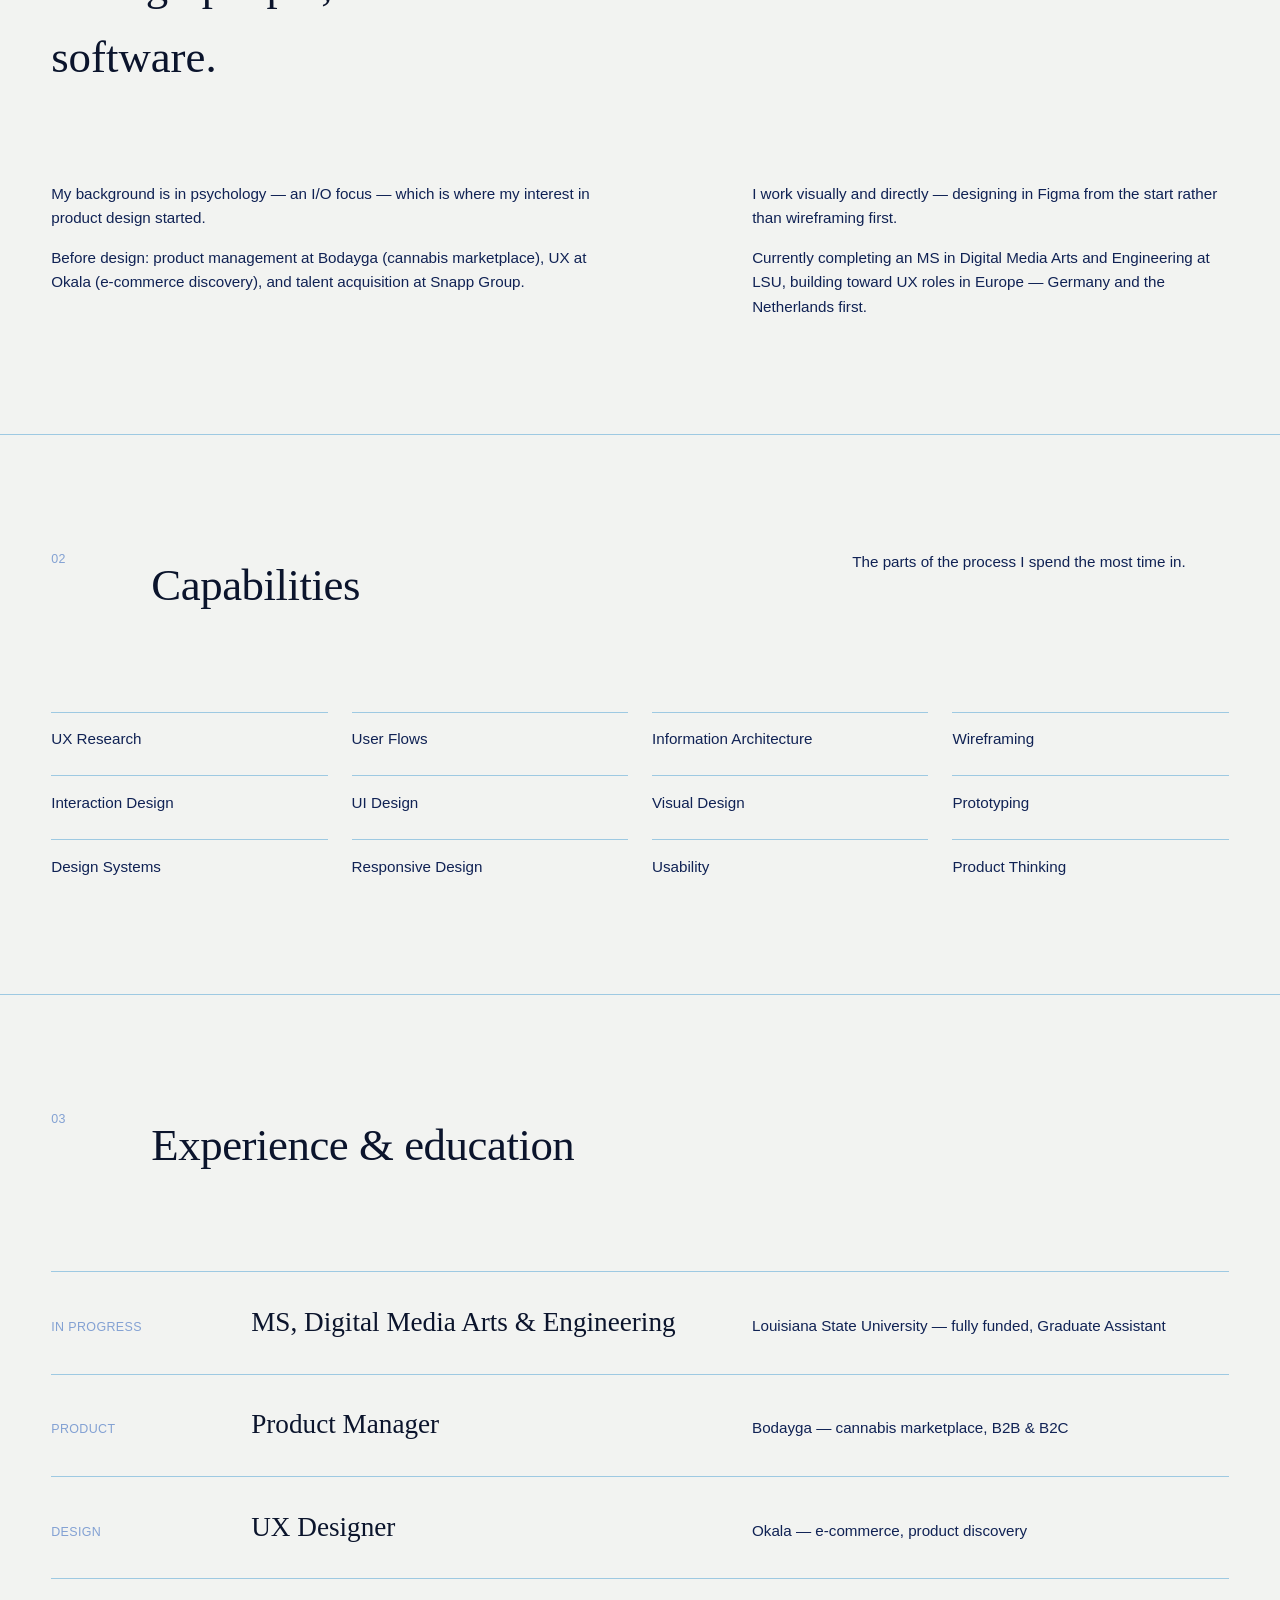
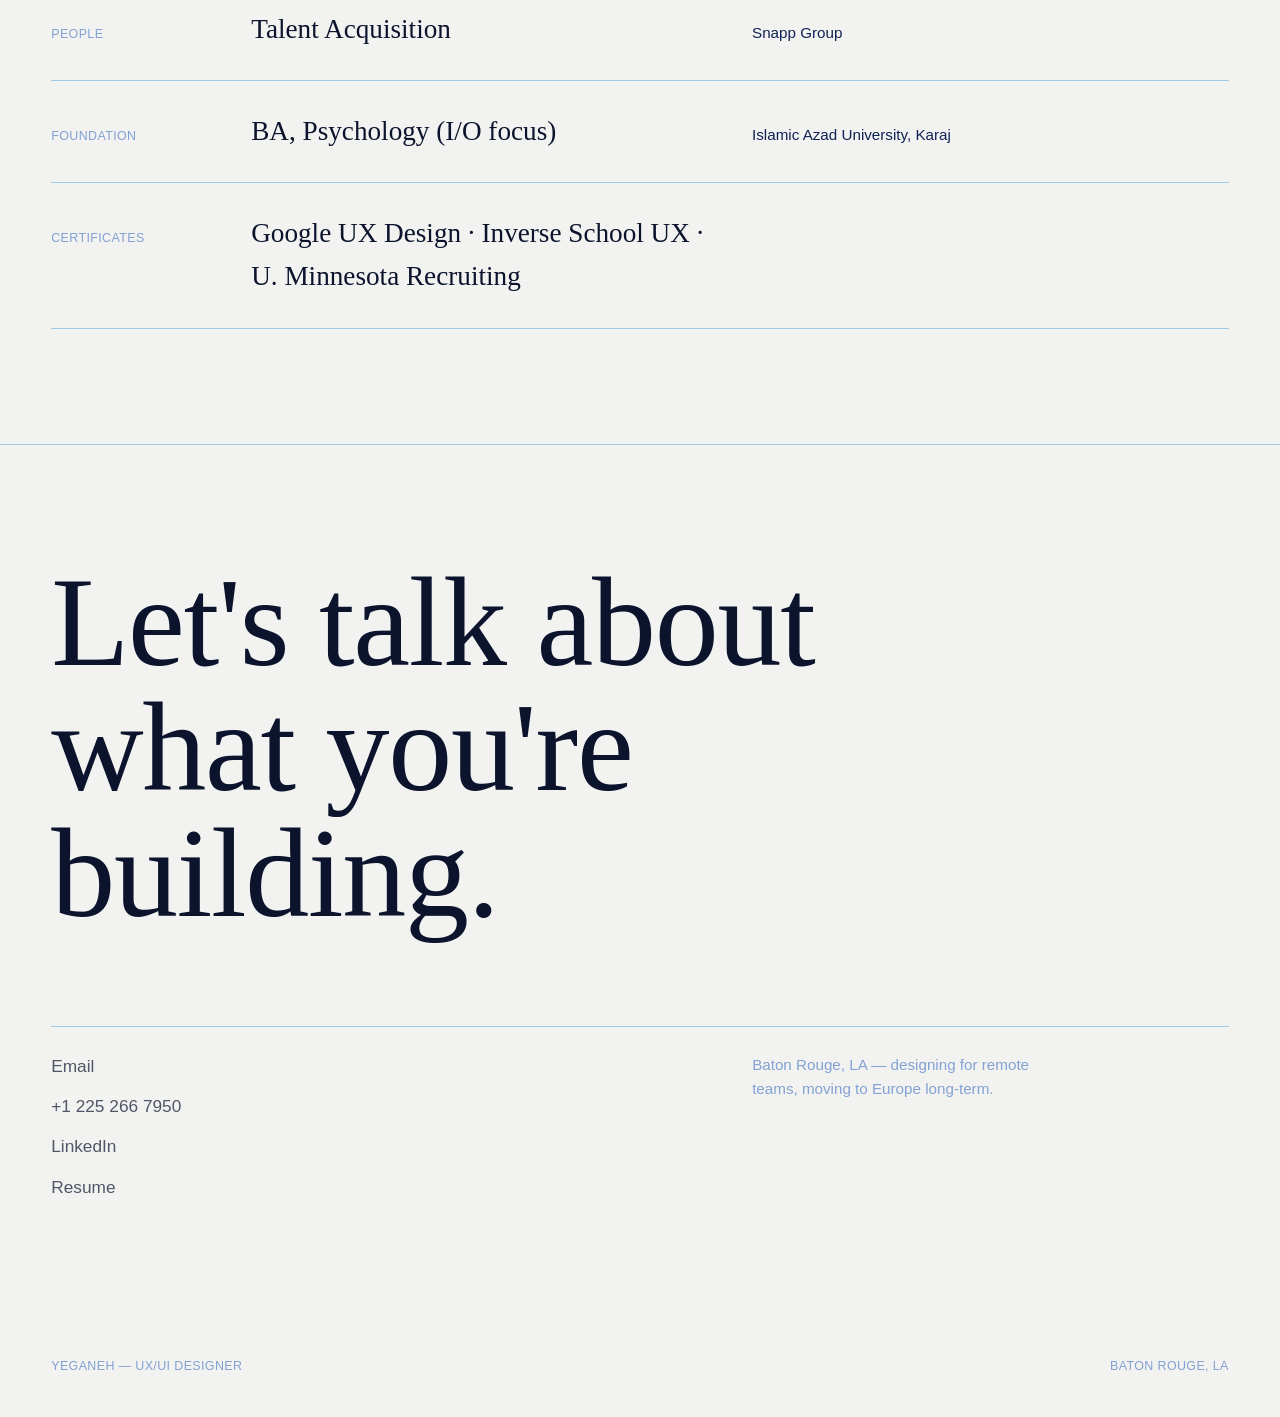
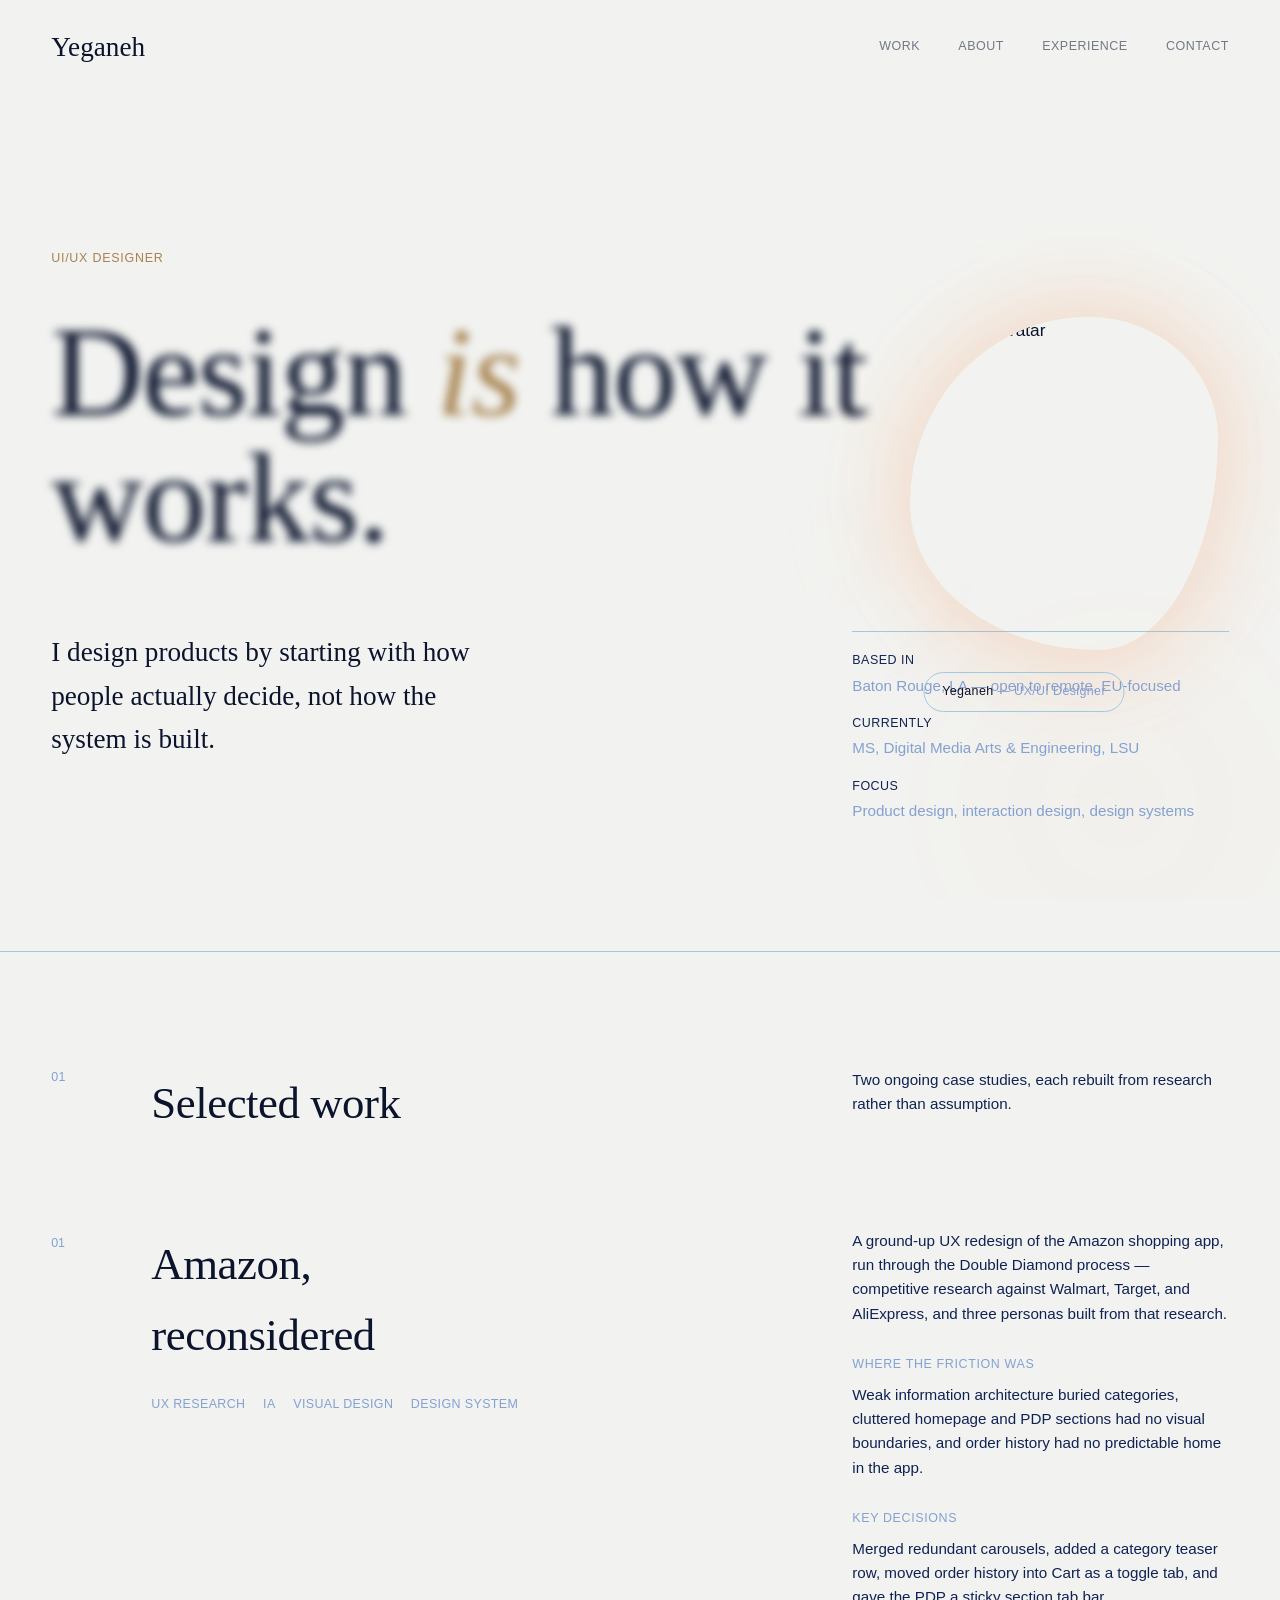
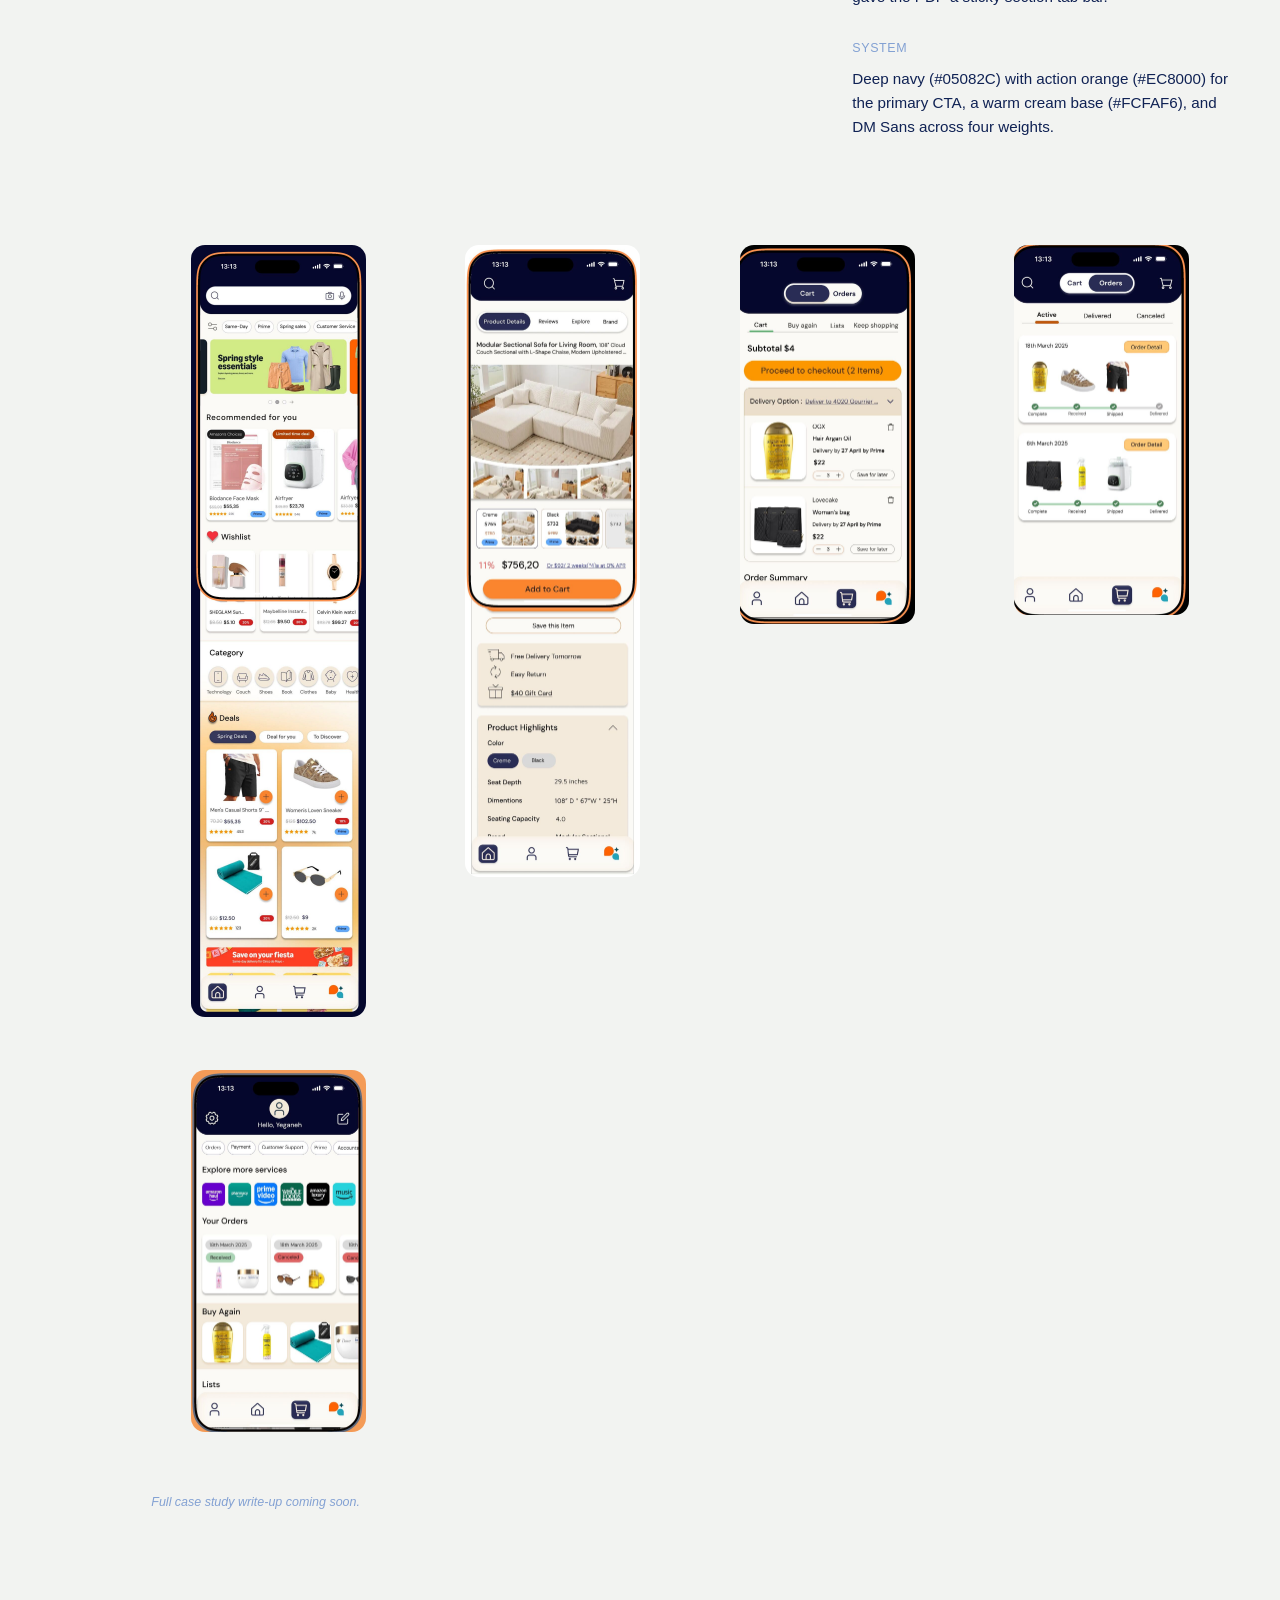
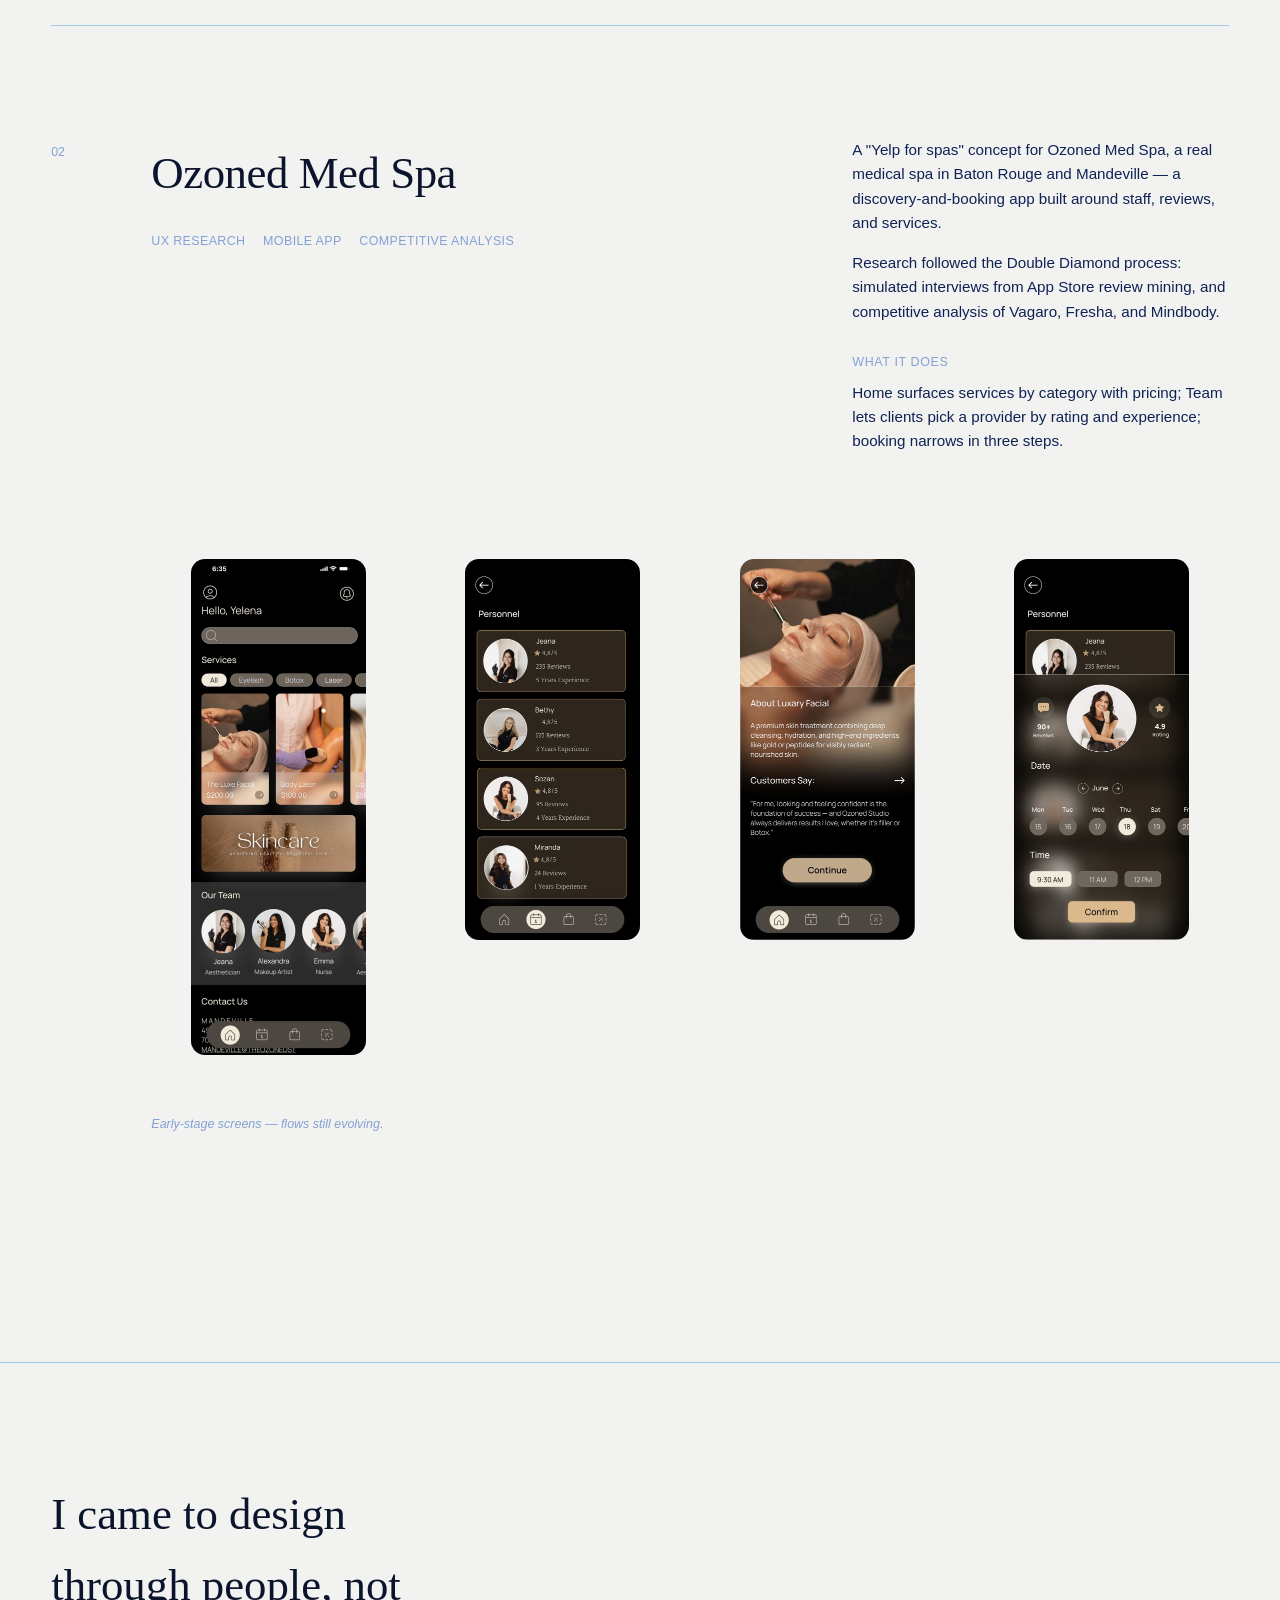
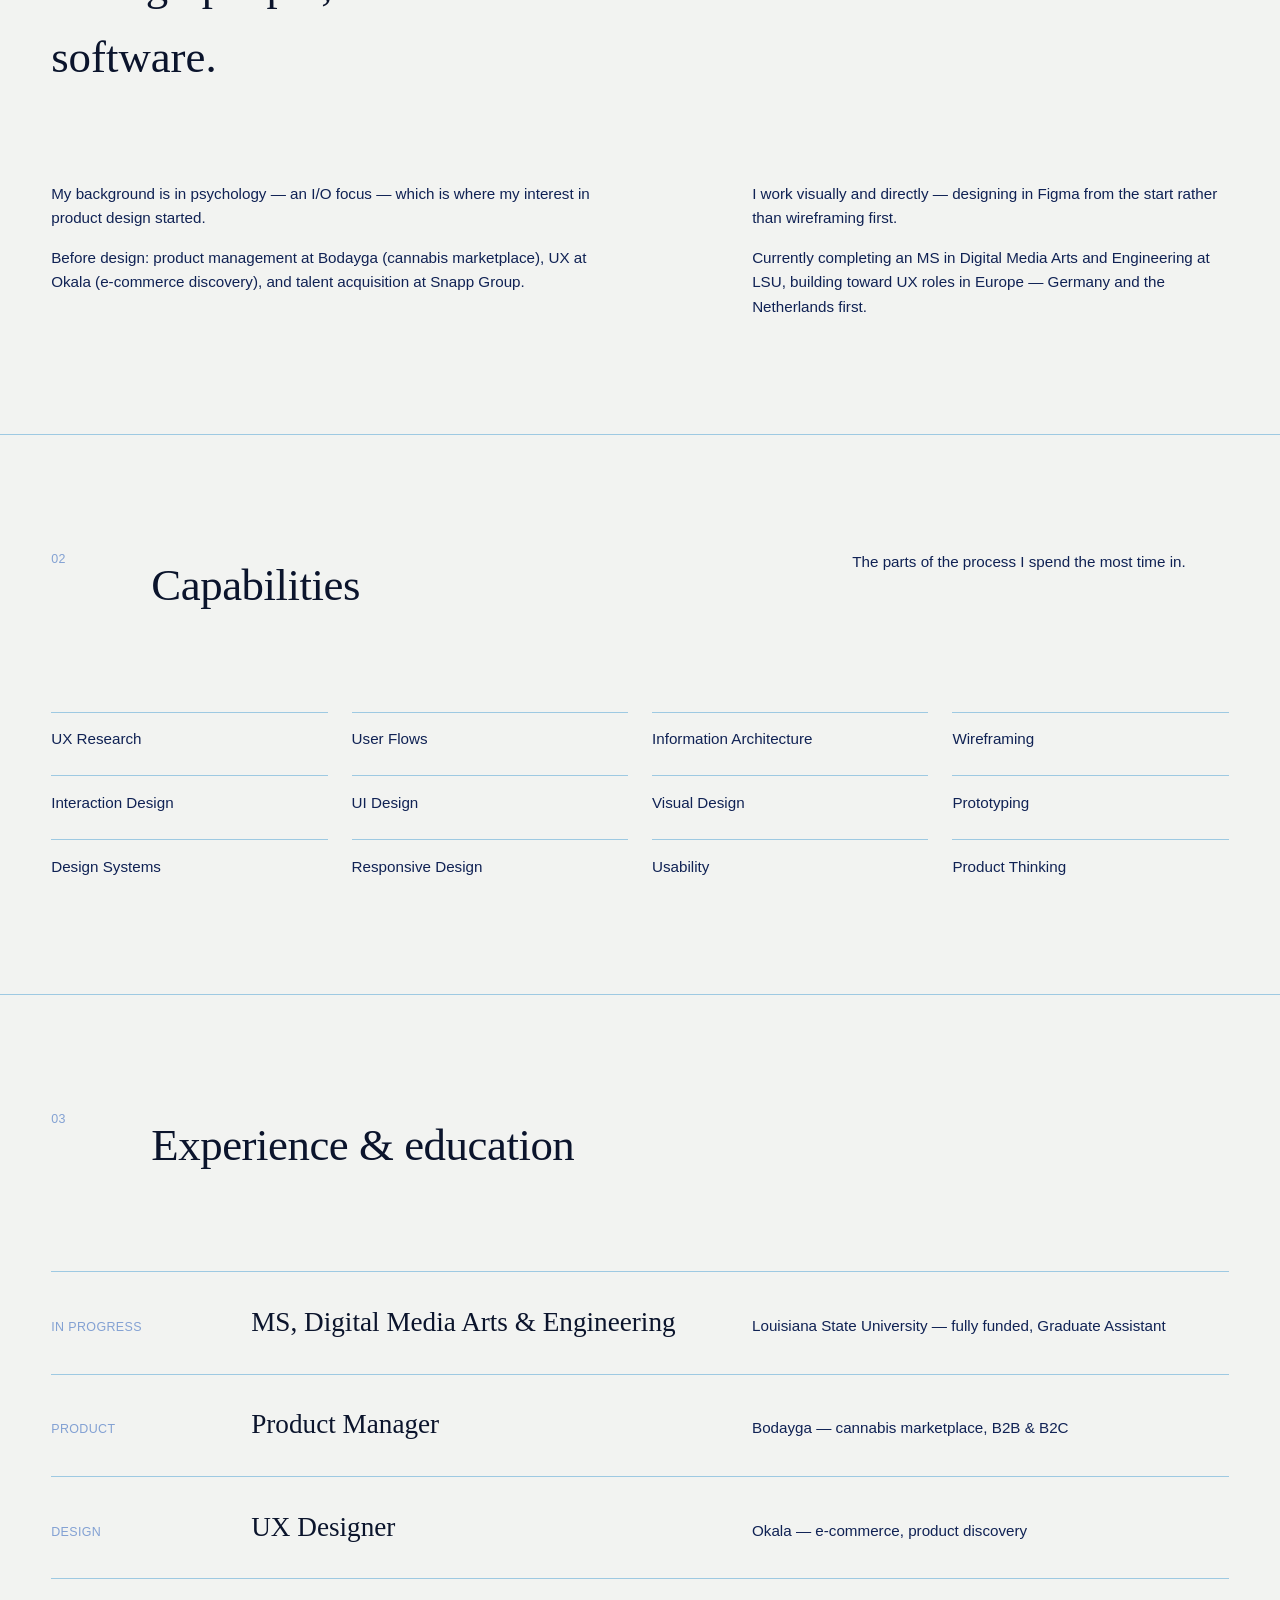
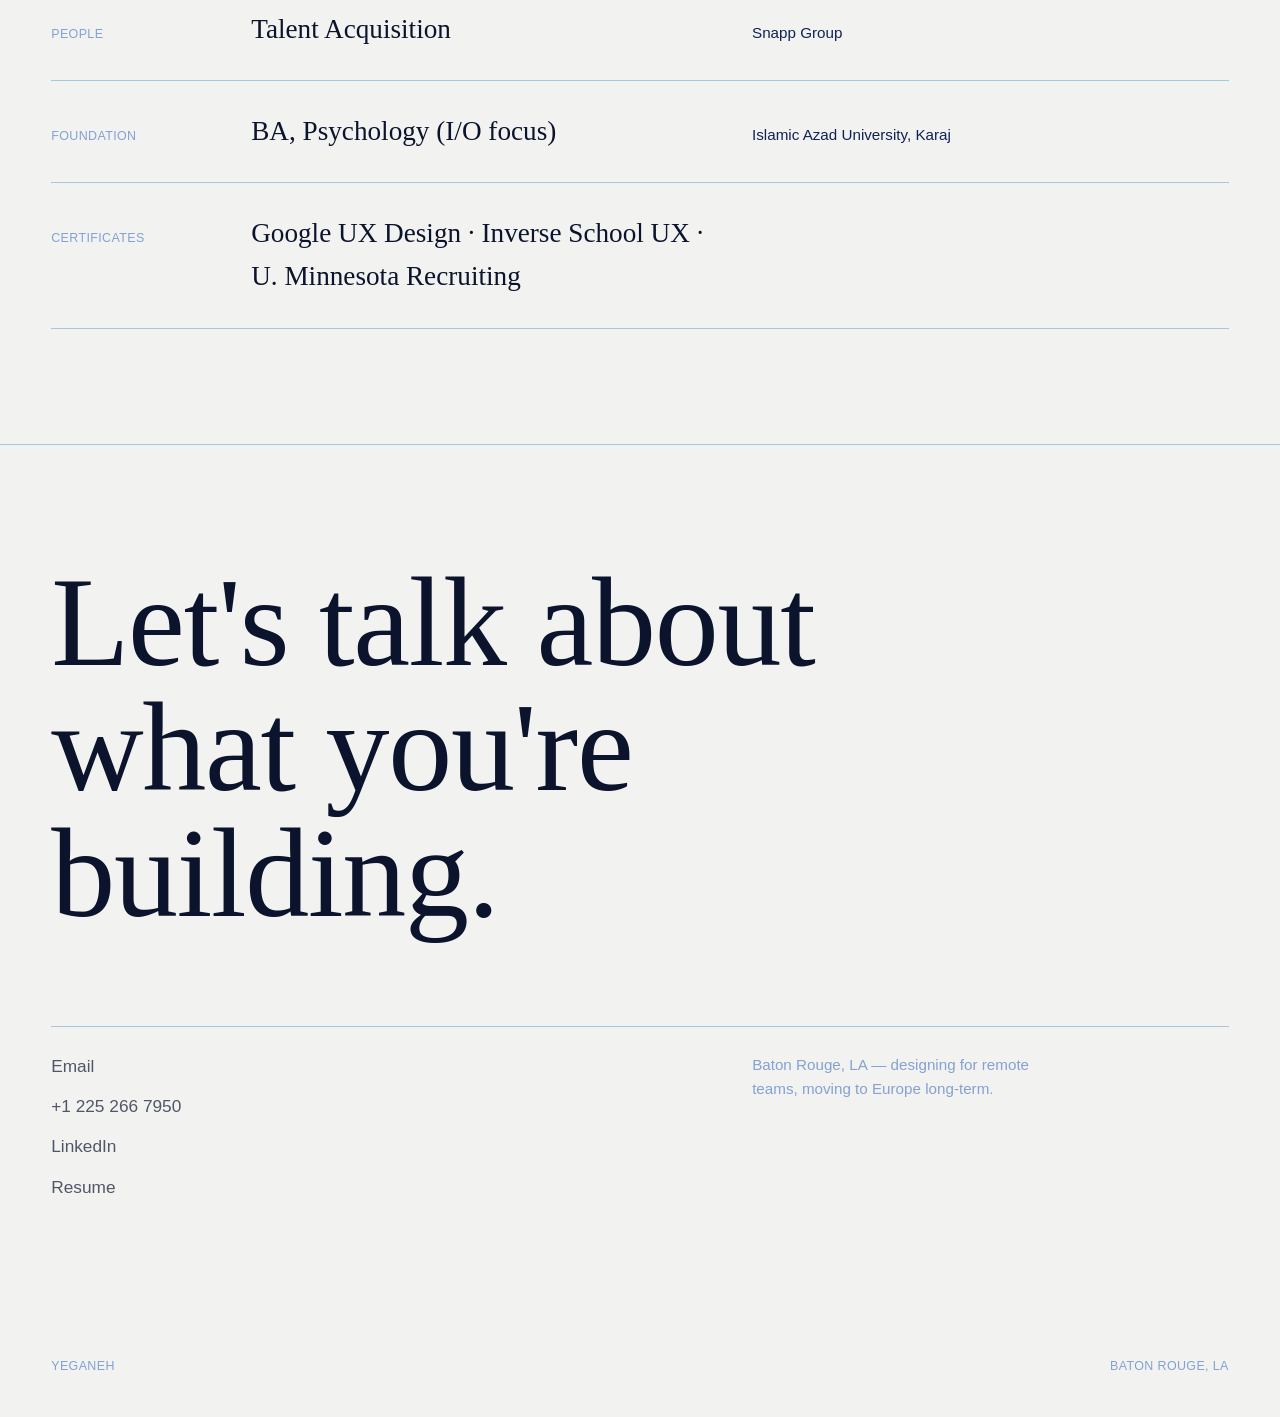
